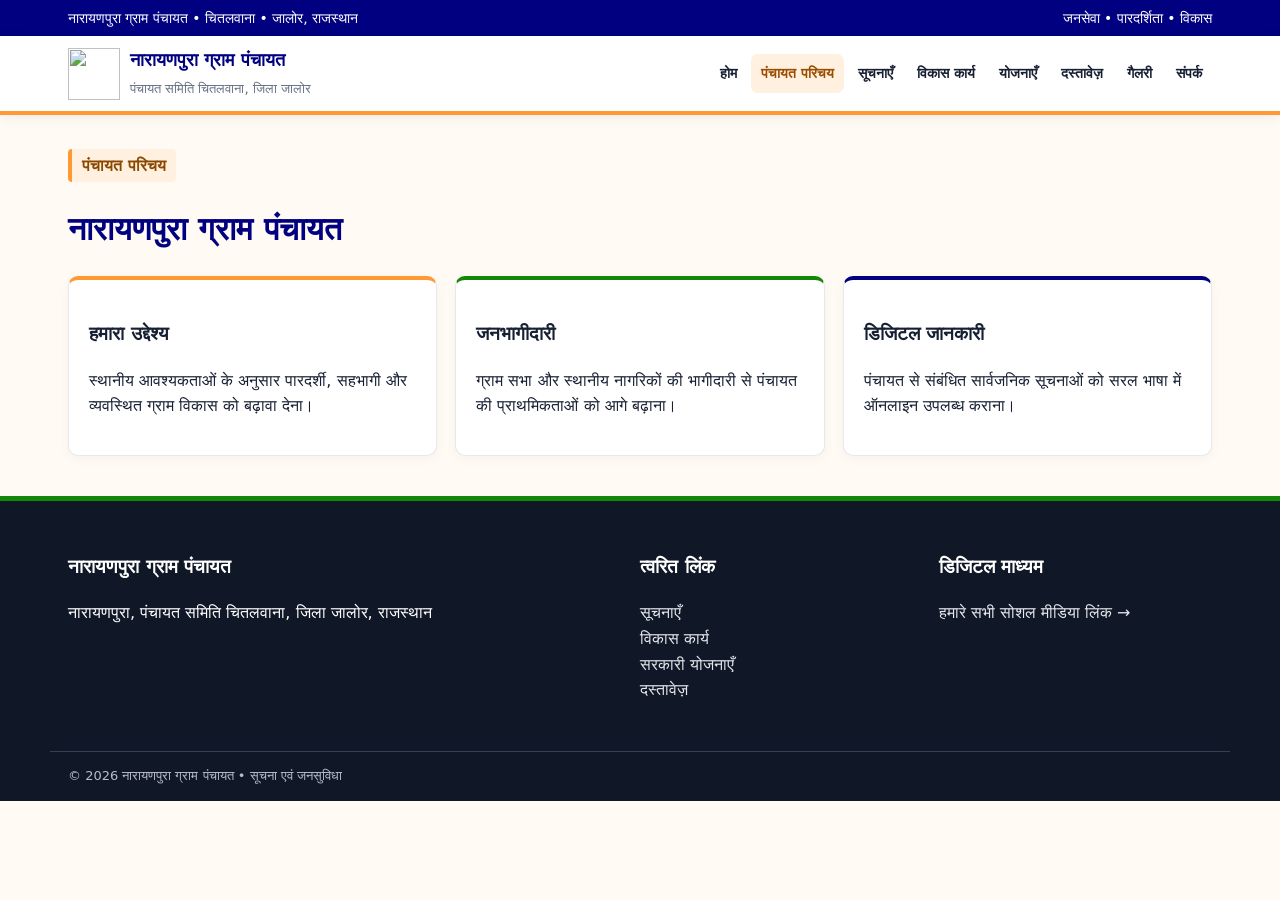
==== about.html @ aa4428a1 "Add files via upload" ====
<!doctype html><html lang="hi"><head><meta charset="utf-8"><meta name="viewport" content="width=device-width,initial-scale=1"><title>पंचायत परिचय | नारायणपुरा ग्राम पंचायत</title><link rel="stylesheet" href="style.css"></head><body><div class="top"><div class="wrap">नारायणपुरा ग्राम पंचायत • चितलवाना • जालोर, राजस्थान <span>जनसेवा • पारदर्शिता • विकास</span></div></div><header><div class="wrap nav"><a class="brand" href="index.html"><img src="assets/logo.svg"><div><b>नारायणपुरा ग्राम पंचायत</b><small>पंचायत समिति चितलवाना, जिला जालोर</small></div></a><nav><a href="index.html">होम</a><a class="active" href="about.html">पंचायत परिचय</a><a href="notices.html">सूचनाएँ</a><a href="development.html">विकास कार्य</a><a href="schemes.html">योजनाएँ</a><a href="documents.html">दस्तावेज़</a><a href="gallery.html">गैलरी</a><a href="contact.html">संपर्क</a></nav></div></header><main><div class="wrap"><span class="tag">पंचायत परिचय</span><h1>नारायणपुरा ग्राम पंचायत</h1><div class="grid"><article class="card"><h3>हमारा उद्देश्य</h3><p>स्थानीय आवश्यकताओं के अनुसार पारदर्शी, सहभागी और व्यवस्थित ग्राम विकास को बढ़ावा देना।</p></article><article class="card green"><h3>जनभागीदारी</h3><p>ग्राम सभा और स्थानीय नागरिकों की भागीदारी से पंचायत की प्राथमिकताओं को आगे बढ़ाना।</p></article><article class="card blue"><h3>डिजिटल जानकारी</h3><p>पंचायत से संबंधित सार्वजनिक सूचनाओं को सरल भाषा में ऑनलाइन उपलब्ध कराना।</p></article></div></div></main><footer><div class="wrap foot"><div><h3>नारायणपुरा ग्राम पंचायत</h3><p>नारायणपुरा, पंचायत समिति चितलवाना, जिला जालोर, राजस्थान</p></div><div><h3>त्वरित लिंक</h3><p><a href="notices.html">सूचनाएँ</a><br><a href="development.html">विकास कार्य</a><br><a href="schemes.html">सरकारी योजनाएँ</a><br><a href="documents.html">दस्तावेज़</a></p></div><div><h3>डिजिटल माध्यम</h3><p><a href="contact.html">हमारे सभी सोशल मीडिया लिंक →</a></p></div></div><div class="wrap copy">© 2026 नारायणपुरा ग्राम पंचायत • सूचना एवं जनसुविधा</div></footer></body></html>
---- style.css ----
:root{--saffron:#ff9933;--green:#138808;--navy:#000080;--ink:#172033;--muted:#667085;--bg:#fffaf3;--card:#fff;--line:#e6e8ec}*{box-sizing:border-box}body{margin:0;font-family:system-ui,-apple-system,"Segoe UI",sans-serif;color:var(--ink);background:var(--bg);line-height:1.6}a{text-decoration:none;color:inherit}.top{background:var(--navy);color:#fff;font-size:14px}.wrap{max-width:1180px;margin:auto;padding:0 18px}.top .wrap{display:flex;justify-content:space-between;padding:7px 18px}header{background:#fff;border-bottom:4px solid var(--saffron);position:sticky;top:0;z-index:10;box-shadow:0 2px 12px #0001}.nav{display:flex;align-items:center;justify-content:space-between;gap:18px;padding:10px 18px}.brand{display:flex;align-items:center;gap:10px}.brand img{width:52px;height:52px}.brand b{display:block;color:var(--navy);font-size:18px}.brand small{color:var(--muted)}nav{display:flex;flex-wrap:wrap;gap:4px;justify-content:flex-end}nav a{padding:8px 10px;border-radius:7px;font-weight:700;font-size:14px}nav a:hover,nav a.active{background:#fff0df;color:#9a4d00}.hero{background:linear-gradient(135deg,#fff 0,#fff7ec 55%,#eef8ec 100%);border-bottom:1px solid var(--line)}.hero .wrap{padding-top:58px;padding-bottom:58px}.tag{display:inline-block;background:#fff0df;color:#8a4800;border-left:4px solid var(--saffron);padding:4px 10px;font-weight:700;border-radius:4px}.hero h1{font-size:clamp(2rem,5vw,3.8rem);line-height:1.08;color:var(--navy);margin:14px 0}.hero p{max-width:780px;font-size:18px;color:#475467}.buttons{display:flex;flex-wrap:wrap;gap:10px;margin-top:22px}.btn{display:inline-block;background:var(--saffron);color:#fff;padding:11px 17px;border-radius:7px;font-weight:800}.btn.green{background:var(--green)}.btn.outline{background:#fff;color:var(--navy);border:1px solid #ccd1e2}main .wrap{padding-top:34px;padding-bottom:40px}h1,h2{color:var(--navy)}.grid{display:grid;grid-template-columns:repeat(3,1fr);gap:18px}.card{background:var(--card);border:1px solid var(--line);border-top:4px solid var(--saffron);border-radius:10px;padding:20px;box-shadow:0 3px 12px #0000000a}.card.green{border-top-color:var(--green)}.card.blue{border-top-color:var(--navy)}.stats{display:grid;grid-template-columns:repeat(4,1fr);gap:12px;margin:25px 0}.stat{background:#fff;border:1px solid var(--line);border-radius:10px;padding:18px;text-align:center}.stat strong{display:block;color:var(--navy);font-size:1.6rem}.social-grid{display:grid;grid-template-columns:repeat(3,1fr);gap:14px;margin-top:20px}.social{display:flex;align-items:center;gap:14px;background:#fff;border:1px solid var(--line);padding:14px 16px;border-radius:12px;transition:.15s}.social:hover{transform:translateY(-2px);box-shadow:0 5px 18px #0001}.social-icon{width:44px;height:44px;flex:0 0 44px;display:grid;place-items:center;border-radius:12px;color:#fff}.social-icon svg{width:25px;height:25px;fill:currentColor}.ig{background:linear-gradient(135deg,#feda75,#d62976 50%,#4f5bd5)}.fb{background:#1877f2}.yt{background:#ff0000}.x{background:#111}.wa{background:#25d366}.mail{background:var(--navy)}.social b{display:block}.social span{font-size:13px;color:var(--muted)}.notice{display:flex;gap:15px;padding:14px 0;border-bottom:1px solid var(--line)}.date{min-width:80px;color:#9a4d00;font-weight:800}.table-wrap{overflow:auto;background:#fff;border:1px solid var(--line);border-radius:10px}table{width:100%;border-collapse:collapse}th,td{padding:12px;border-bottom:1px solid var(--line);text-align:left}th{background:#f5f6fa;color:var(--navy)}footer{background:#101828;color:#fff;border-top:5px solid var(--green)}.foot{display:grid;grid-template-columns:2fr 1fr 1fr;gap:25px;padding:32px 18px}.foot a{color:#e4e7ec}.copy{border-top:1px solid #344054;color:#b7bdc9;padding:14px 18px;font-size:13px}@media(max-width:850px){.grid,.social-grid{grid-template-columns:1fr 1fr}.stats{grid-template-columns:1fr 1fr}.foot{grid-template-columns:1fr 1fr}}@media(max-width:600px){.top .wrap{display:block}.nav{align-items:flex-start;flex-wrap:wrap}.brand small{display:none}nav{width:100%;display:grid;grid-template-columns:repeat(2,1fr)}nav a{text-align:center}.grid,.social-grid,.stats,.foot{grid-template-columns:1fr}.hero .wrap{padding-top:40px;padding-bottom:40px}}
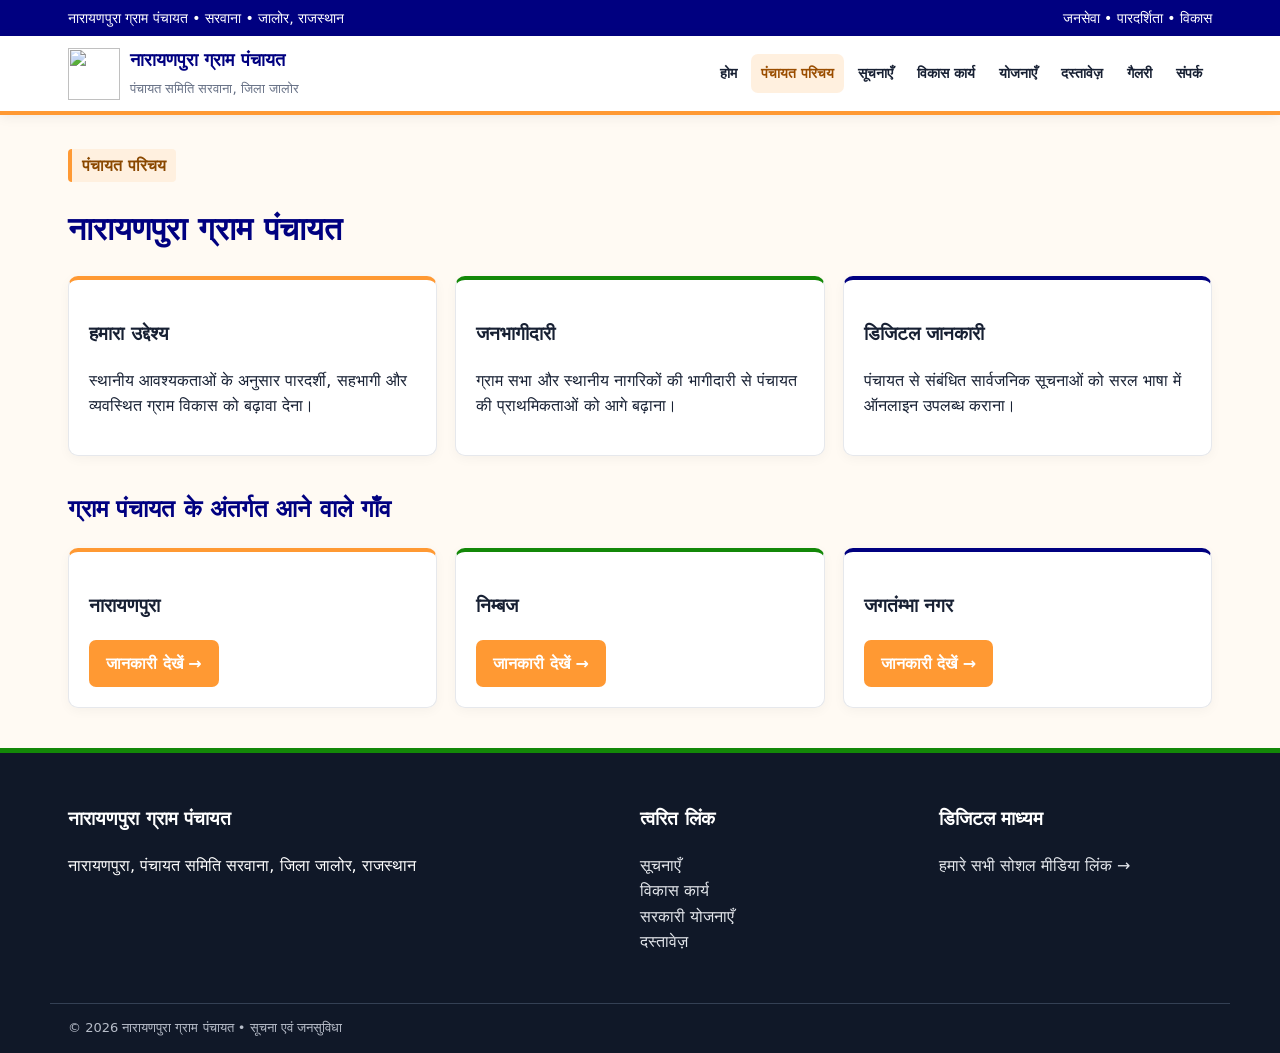
==== commit 474a3384: "Add files via upload" ====
--- a/about.html
+++ b/about.html
@@ -1 +1 @@
-<!doctype html><html lang="hi"><head><meta charset="utf-8"><meta name="viewport" content="width=device-width,initial-scale=1"><title>पंचायत परिचय | नारायणपुरा ग्राम पंचायत</title><link rel="stylesheet" href="style.css"></head><body><div class="top"><div class="wrap">नारायणपुरा ग्राम पंचायत • चितलवाना • जालोर, राजस्थान <span>जनसेवा • पारदर्शिता • विकास</span></div></div><header><div class="wrap nav"><a class="brand" href="index.html"><img src="assets/logo.svg"><div><b>नारायणपुरा ग्राम पंचायत</b><small>पंचायत समिति चितलवाना, जिला जालोर</small></div></a><nav><a href="index.html">होम</a><a class="active" href="about.html">पंचायत परिचय</a><a href="notices.html">सूचनाएँ</a><a href="development.html">विकास कार्य</a><a href="schemes.html">योजनाएँ</a><a href="documents.html">दस्तावेज़</a><a href="gallery.html">गैलरी</a><a href="contact.html">संपर्क</a></nav></div></header><main><div class="wrap"><span class="tag">पंचायत परिचय</span><h1>नारायणपुरा ग्राम पंचायत</h1><div class="grid"><article class="card"><h3>हमारा उद्देश्य</h3><p>स्थानीय आवश्यकताओं के अनुसार पारदर्शी, सहभागी और व्यवस्थित ग्राम विकास को बढ़ावा देना।</p></article><article class="card green"><h3>जनभागीदारी</h3><p>ग्राम सभा और स्थानीय नागरिकों की भागीदारी से पंचायत की प्राथमिकताओं को आगे बढ़ाना।</p></article><article class="card blue"><h3>डिजिटल जानकारी</h3><p>पंचायत से संबंधित सार्वजनिक सूचनाओं को सरल भाषा में ऑनलाइन उपलब्ध कराना।</p></article></div></div></main><footer><div class="wrap foot"><div><h3>नारायणपुरा ग्राम पंचायत</h3><p>नारायणपुरा, पंचायत समिति चितलवाना, जिला जालोर, राजस्थान</p></div><div><h3>त्वरित लिंक</h3><p><a href="notices.html">सूचनाएँ</a><br><a href="development.html">विकास कार्य</a><br><a href="schemes.html">सरकारी योजनाएँ</a><br><a href="documents.html">दस्तावेज़</a></p></div><div><h3>डिजिटल माध्यम</h3><p><a href="contact.html">हमारे सभी सोशल मीडिया लिंक →</a></p></div></div><div class="wrap copy">© 2026 नारायणपुरा ग्राम पंचायत • सूचना एवं जनसुविधा</div></footer></body></html>+<!doctype html><html lang="hi"><head><meta charset="utf-8"><meta name="viewport" content="width=device-width,initial-scale=1"><title>पंचायत परिचय | नारायणपुरा ग्राम पंचायत</title><link rel="stylesheet" href="style.css"></head><body><div class="top"><div class="wrap">नारायणपुरा ग्राम पंचायत • सरवाना • जालोर, राजस्थान <span>जनसेवा • पारदर्शिता • विकास</span></div></div><header><div class="wrap nav"><a class="brand" href="index.html"><img src="assets/logo.svg"><div><b>नारायणपुरा ग्राम पंचायत</b><small>पंचायत समिति सरवाना, जिला जालोर</small></div></a><nav><a href="index.html">होम</a><a class="active" href="about.html">पंचायत परिचय</a><a href="notices.html">सूचनाएँ</a><a href="development.html">विकास कार्य</a><a href="schemes.html">योजनाएँ</a><a href="documents.html">दस्तावेज़</a><a href="gallery.html">गैलरी</a><a href="contact.html">संपर्क</a></nav></div></header><main><div class="wrap"><span class="tag">पंचायत परिचय</span><h1>नारायणपुरा ग्राम पंचायत</h1><div class="grid"><article class="card"><h3>हमारा उद्देश्य</h3><p>स्थानीय आवश्यकताओं के अनुसार पारदर्शी, सहभागी और व्यवस्थित ग्राम विकास को बढ़ावा देना।</p></article><article class="card green"><h3>जनभागीदारी</h3><p>ग्राम सभा और स्थानीय नागरिकों की भागीदारी से पंचायत की प्राथमिकताओं को आगे बढ़ाना।</p></article><article class="card blue"><h3>डिजिटल जानकारी</h3><p>पंचायत से संबंधित सार्वजनिक सूचनाओं को सरल भाषा में ऑनलाइन उपलब्ध कराना।</p></article></div><h2 style="margin-top:34px">ग्राम पंचायत के अंतर्गत आने वाले गाँव</h2><div class="grid"><article class="card"><h3>नारायणपुरा</h3><p style="margin:0"><a class="btn" href="narayanpura.html">जानकारी देखें →</a></p></article><article class="card green"><h3>निम्बज</h3><p style="margin:0"><a class="btn" href="nimbaj.html">जानकारी देखें →</a></p></article><article class="card blue"><h3>जगतंम्भा नगर</h3><p style="margin:0"><a class="btn" href="jagtambha.html">जानकारी देखें →</a></p></article></div></div></main><footer><div class="wrap foot"><div><h3>नारायणपुरा ग्राम पंचायत</h3><p>नारायणपुरा, पंचायत समिति सरवाना, जिला जालोर, राजस्थान</p></div><div><h3>त्वरित लिंक</h3><p><a href="notices.html">सूचनाएँ</a><br><a href="development.html">विकास कार्य</a><br><a href="schemes.html">सरकारी योजनाएँ</a><br><a href="documents.html">दस्तावेज़</a></p></div><div><h3>डिजिटल माध्यम</h3><p><a href="contact.html">हमारे सभी सोशल मीडिया लिंक →</a></p></div></div><div class="wrap copy">© 2026 नारायणपुरा ग्राम पंचायत • सूचना एवं जनसुविधा</div></footer></body></html>
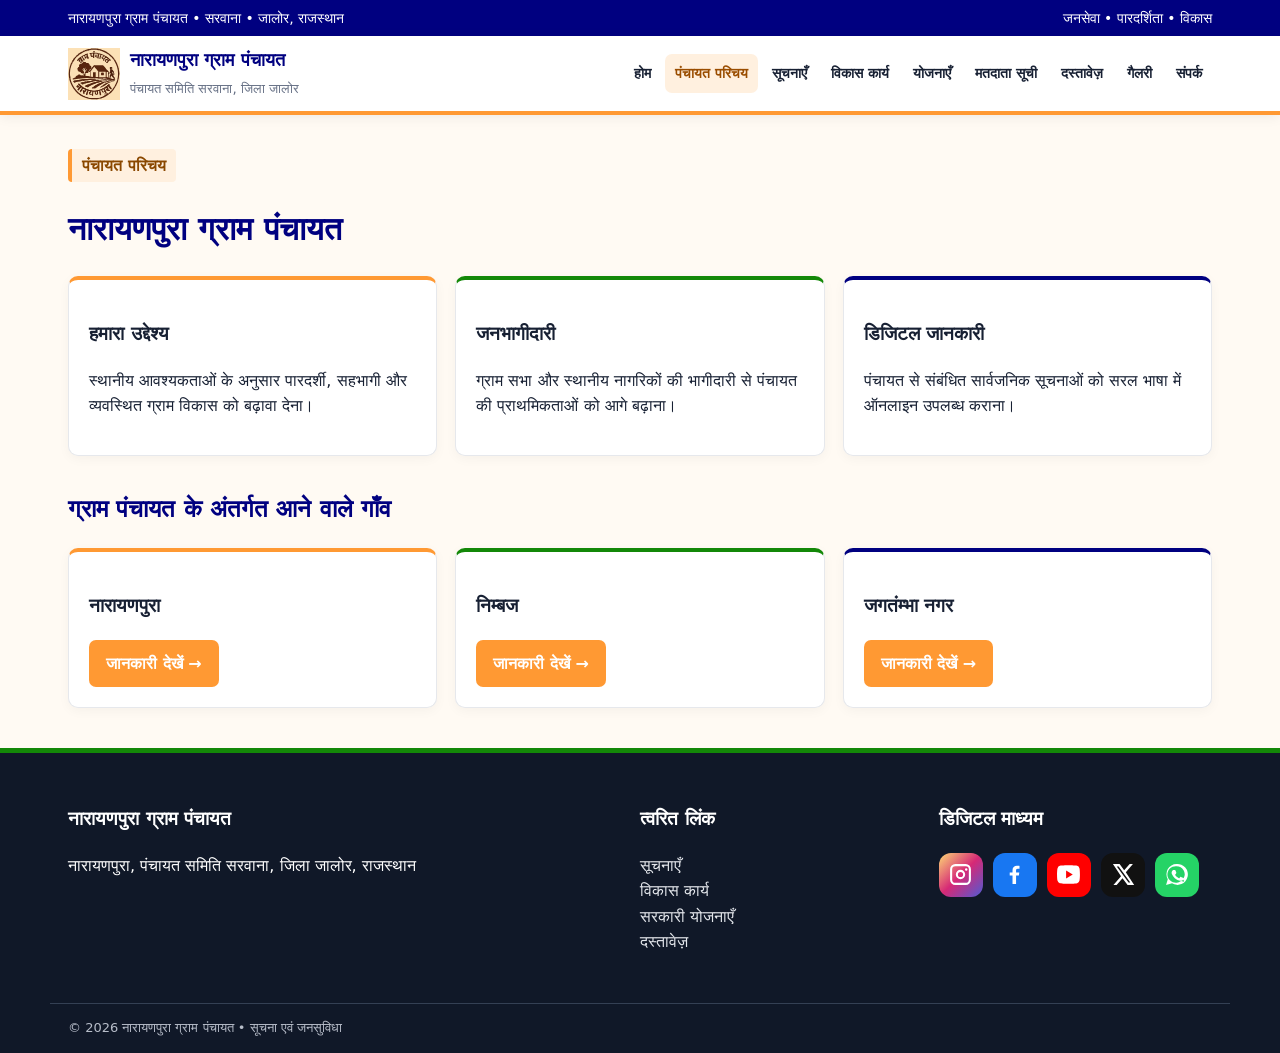
==== commit 49cfc942: "Add files via upload" ====
--- a/about.html
+++ b/about.html
@@ -1 +1 @@
-<!doctype html><html lang="hi"><head><meta charset="utf-8"><meta name="viewport" content="width=device-width,initial-scale=1"><title>पंचायत परिचय | नारायणपुरा ग्राम पंचायत</title><link rel="stylesheet" href="style.css"></head><body><div class="top"><div class="wrap">नारायणपुरा ग्राम पंचायत • सरवाना • जालोर, राजस्थान <span>जनसेवा • पारदर्शिता • विकास</span></div></div><header><div class="wrap nav"><a class="brand" href="index.html"><img src="assets/logo.svg"><div><b>नारायणपुरा ग्राम पंचायत</b><small>पंचायत समिति सरवाना, जिला जालोर</small></div></a><nav><a href="index.html">होम</a><a class="active" href="about.html">पंचायत परिचय</a><a href="notices.html">सूचनाएँ</a><a href="development.html">विकास कार्य</a><a href="schemes.html">योजनाएँ</a><a href="documents.html">दस्तावेज़</a><a href="gallery.html">गैलरी</a><a href="contact.html">संपर्क</a></nav></div></header><main><div class="wrap"><span class="tag">पंचायत परिचय</span><h1>नारायणपुरा ग्राम पंचायत</h1><div class="grid"><article class="card"><h3>हमारा उद्देश्य</h3><p>स्थानीय आवश्यकताओं के अनुसार पारदर्शी, सहभागी और व्यवस्थित ग्राम विकास को बढ़ावा देना।</p></article><article class="card green"><h3>जनभागीदारी</h3><p>ग्राम सभा और स्थानीय नागरिकों की भागीदारी से पंचायत की प्राथमिकताओं को आगे बढ़ाना।</p></article><article class="card blue"><h3>डिजिटल जानकारी</h3><p>पंचायत से संबंधित सार्वजनिक सूचनाओं को सरल भाषा में ऑनलाइन उपलब्ध कराना।</p></article></div><h2 style="margin-top:34px">ग्राम पंचायत के अंतर्गत आने वाले गाँव</h2><div class="grid"><article class="card"><h3>नारायणपुरा</h3><p style="margin:0"><a class="btn" href="narayanpura.html">जानकारी देखें →</a></p></article><article class="card green"><h3>निम्बज</h3><p style="margin:0"><a class="btn" href="nimbaj.html">जानकारी देखें →</a></p></article><article class="card blue"><h3>जगतंम्भा नगर</h3><p style="margin:0"><a class="btn" href="jagtambha.html">जानकारी देखें →</a></p></article></div></div></main><footer><div class="wrap foot"><div><h3>नारायणपुरा ग्राम पंचायत</h3><p>नारायणपुरा, पंचायत समिति सरवाना, जिला जालोर, राजस्थान</p></div><div><h3>त्वरित लिंक</h3><p><a href="notices.html">सूचनाएँ</a><br><a href="development.html">विकास कार्य</a><br><a href="schemes.html">सरकारी योजनाएँ</a><br><a href="documents.html">दस्तावेज़</a></p></div><div><h3>डिजिटल माध्यम</h3><p><a href="contact.html">हमारे सभी सोशल मीडिया लिंक →</a></p></div></div><div class="wrap copy">© 2026 नारायणपुरा ग्राम पंचायत • सूचना एवं जनसुविधा</div></footer></body></html>+<!doctype html><html lang="hi"><head><meta charset="utf-8"><meta name="viewport" content="width=device-width,initial-scale=1"><title>पंचायत परिचय | नारायणपुरा ग्राम पंचायत</title><link rel="stylesheet" href="style.css"></head><body><div class="top"><div class="wrap">नारायणपुरा ग्राम पंचायत • सरवाना • जालोर, राजस्थान <span>जनसेवा • पारदर्शिता • विकास</span></div></div><header><div class="wrap nav"><a class="brand" href="index.html"><img src="assets/logo.svg"><div><b>नारायणपुरा ग्राम पंचायत</b><small>पंचायत समिति सरवाना, जिला जालोर</small></div></a><nav><a href="index.html">होम</a><a class="active" href="about.html">पंचायत परिचय</a><a href="notices.html">सूचनाएँ</a><a href="development.html">विकास कार्य</a><a href="schemes.html">योजनाएँ</a><a href="voters.html">मतदाता सूची</a><a href="documents.html">दस्तावेज़</a><a href="gallery.html">गैलरी</a><a href="contact.html">संपर्क</a></nav></div></header><main><div class="wrap"><span class="tag">पंचायत परिचय</span><h1>नारायणपुरा ग्राम पंचायत</h1><div class="grid"><article class="card"><h3>हमारा उद्देश्य</h3><p>स्थानीय आवश्यकताओं के अनुसार पारदर्शी, सहभागी और व्यवस्थित ग्राम विकास को बढ़ावा देना।</p></article><article class="card green"><h3>जनभागीदारी</h3><p>ग्राम सभा और स्थानीय नागरिकों की भागीदारी से पंचायत की प्राथमिकताओं को आगे बढ़ाना।</p></article><article class="card blue"><h3>डिजिटल जानकारी</h3><p>पंचायत से संबंधित सार्वजनिक सूचनाओं को सरल भाषा में ऑनलाइन उपलब्ध कराना।</p></article></div><h2 style="margin-top:34px">ग्राम पंचायत के अंतर्गत आने वाले गाँव</h2><div class="grid"><article class="card"><h3>नारायणपुरा</h3><p style="margin:0"><a class="btn" href="narayanpura.html">जानकारी देखें →</a></p></article><article class="card green"><h3>निम्बज</h3><p style="margin:0"><a class="btn" href="nimbaj.html">जानकारी देखें →</a></p></article><article class="card blue"><h3>जगतंम्भा नगर</h3><p style="margin:0"><a class="btn" href="jagtambha.html">जानकारी देखें →</a></p></article></div></div></main><footer><div class="wrap foot"><div><h3>नारायणपुरा ग्राम पंचायत</h3><p>नारायणपुरा, पंचायत समिति सरवाना, जिला जालोर, राजस्थान</p></div><div><h3>त्वरित लिंक</h3><p><a href="notices.html">सूचनाएँ</a><br><a href="development.html">विकास कार्य</a><br><a href="schemes.html">सरकारी योजनाएँ</a><br><a href="documents.html">दस्तावेज़</a></p></div><div><h3>डिजिटल माध्यम</h3><p class="socs"><a target="_blank" rel="noopener" href="https://www.instagram.com/narayanpuragrampanchayat" aria-label="Instagram" title="Instagram"><span class="social-icon ig"><svg viewBox="0 0 24 24"><path d="M7 2h10a5 5 0 0 1 5 5v10a5 5 0 0 1-5 5H7a5 5 0 0 1-5-5V7a5 5 0 0 1 5-5zm0 2a3 3 0 0 0-3 3v10a3 3 0 0 0 3 3h10a3 3 0 0 0 3-3V7a3 3 0 0 0-3-3H7zm5 3.5A4.5 4.5 0 1 1 7.5 12 4.5 4.5 0 0 1 12 7.5zm0 2A2.5 2.5 0 1 0 14.5 12 2.5 2.5 0 0 0 12 9.5zM17.5 6a1.2 1.2 0 1 1-1.2 1.2A1.2 1.2 0 0 1 17.5 6z"/></svg></span></a><a target="_blank" rel="noopener" href="https://www.facebook.com/share/19otkbt3re/?mibextid=wwXIfr" aria-label="Facebook" title="Facebook"><span class="social-icon fb"><svg viewBox="0 0 24 24"><path d="M13.5 21v-8h2.7l.4-3h-3.1V8.1c0-.9.3-1.6 1.7-1.6h1.6V3.8c-.3 0-1.3-.1-2.5-.1-2.5 0-4.2 1.5-4.2 4.3V10H7.4v3h2.7v8h3.4z"/></svg></span></a><a target="_blank" rel="noopener" href="https://www.youtube.com/@NarayanpuraGramPanchayat" aria-label="YouTube" title="YouTube"><span class="social-icon yt"><svg viewBox="0 0 24 24"><path d="M23 12s0-4.2-.5-6.1a3.2 3.2 0 0 0-2.2-2.2C18.4 3.2 12 3.2 12 3.2s-6.4 0-8.3.5a3.2 3.2 0 0 0-2.2 2.2C1 7.8 1 12 1 12s0 4.2.5 6.1a3.2 3.2 0 0 0 2.2 2.2c1.9.5 8.3.5 8.3.5s6.4 0 8.3-.5a3.2 3.2 0 0 0 2.2-2.2C23 16.2 23 12 23 12zM9.7 15.8V8.2l6.4 3.8-6.4 3.8z"/></svg></span></a><a target="_blank" rel="noopener" href="https://x.com/narayanpura_gp?s=11" aria-label="X" title="X"><span class="social-icon x"><svg viewBox="0 0 24 24"><path d="M18.9 2H22l-6.8 7.8L23.2 22h-6.3l-4.9-6.4L6.4 22H3.3l7.3-8.4L2.8 2h6.4l4.4 5.8L18.9 2zm-1.1 17.6h1.7L8.3 4.3H6.5l11.3 15.3z"/></svg></span></a><a target="_blank" rel="noopener" href="https://whatsapp.com/channel/0029Vb8SCxqISTkEJewlJR1P" aria-label="WhatsApp" title="WhatsApp"><span class="social-icon wa"><svg viewBox="0 0 24 24"><path d="M12 2a9.7 9.7 0 0 0-8.4 14.5L2 22l5.7-1.5A10 10 0 1 0 12 2zm0 2a7.8 7.8 0 0 1 6.8 11.7l-.3.5.8 2.8-2.9-.8-.5.3A8 8 0 1 1 12 4zm-3 3.7c-.2 0-.5.1-.7.4-.3.3-1 1-1 2.2s1 2.5 1.2 2.8c.2.3 2 3.2 5 4.3 2.5.9 3 .7 3.5.6.5-.1 1.5-.6 1.7-1.2.2-.6.2-1.1.1-1.2-.1-.1-.3-.2-.7-.4l-1.8-.9c-.3-.1-.5-.2-.7.2l-.7.9c-.2.2-.3.2-.6.1-.3-.2-1.1-.4-2.1-1.3-.8-.7-1.3-1.6-1.4-1.8-.1-.3 0-.4.2-.6l.5-.6c.2-.2.2-.4.3-.6.1-.2 0-.4 0-.5l-.8-1.9c-.2-.5-.4-.5-.7-.5z"/></svg></span></a></p></div></div><div class="wrap copy">© 2026 नारायणपुरा ग्राम पंचायत • सूचना एवं जनसुविधा</div></footer></body></html>
--- a/style.css
+++ b/style.css
@@ -1 +1,3 @@
 :root{--saffron:#ff9933;--green:#138808;--navy:#000080;--ink:#172033;--muted:#667085;--bg:#fffaf3;--card:#fff;--line:#e6e8ec}*{box-sizing:border-box}body{margin:0;font-family:system-ui,-apple-system,"Segoe UI",sans-serif;color:var(--ink);background:var(--bg);line-height:1.6}a{text-decoration:none;color:inherit}.top{background:var(--navy);color:#fff;font-size:14px}.wrap{max-width:1180px;margin:auto;padding:0 18px}.top .wrap{display:flex;justify-content:space-between;padding:7px 18px}header{background:#fff;border-bottom:4px solid var(--saffron);position:sticky;top:0;z-index:10;box-shadow:0 2px 12px #0001}.nav{display:flex;align-items:center;justify-content:space-between;gap:18px;padding:10px 18px}.brand{display:flex;align-items:center;gap:10px}.brand img{width:52px;height:52px}.brand b{display:block;color:var(--navy);font-size:18px}.brand small{color:var(--muted)}nav{display:flex;flex-wrap:wrap;gap:4px;justify-content:flex-end}nav a{padding:8px 10px;border-radius:7px;font-weight:700;font-size:14px}nav a:hover,nav a.active{background:#fff0df;color:#9a4d00}.hero{background:linear-gradient(135deg,#fff 0,#fff7ec 55%,#eef8ec 100%);border-bottom:1px solid var(--line)}.hero .wrap{padding-top:58px;padding-bottom:58px}.tag{display:inline-block;background:#fff0df;color:#8a4800;border-left:4px solid var(--saffron);padding:4px 10px;font-weight:700;border-radius:4px}.hero h1{font-size:clamp(2rem,5vw,3.8rem);line-height:1.08;color:var(--navy);margin:14px 0}.hero p{max-width:780px;font-size:18px;color:#475467}.buttons{display:flex;flex-wrap:wrap;gap:10px;margin-top:22px}.btn{display:inline-block;background:var(--saffron);color:#fff;padding:11px 17px;border-radius:7px;font-weight:800}.btn.green{background:var(--green)}.btn.outline{background:#fff;color:var(--navy);border:1px solid #ccd1e2}main .wrap{padding-top:34px;padding-bottom:40px}h1,h2{color:var(--navy)}.grid{display:grid;grid-template-columns:repeat(3,1fr);gap:18px}.card{background:var(--card);border:1px solid var(--line);border-top:4px solid var(--saffron);border-radius:10px;padding:20px;box-shadow:0 3px 12px #0000000a}.card.green{border-top-color:var(--green)}.card.blue{border-top-color:var(--navy)}.stats{display:grid;grid-template-columns:repeat(4,1fr);gap:12px;margin:25px 0}.stat{background:#fff;border:1px solid var(--line);border-radius:10px;padding:18px;text-align:center}.stat strong{display:block;color:var(--navy);font-size:1.6rem}.social-grid{display:grid;grid-template-columns:repeat(3,1fr);gap:14px;margin-top:20px}.social{display:flex;align-items:center;gap:14px;background:#fff;border:1px solid var(--line);padding:14px 16px;border-radius:12px;transition:.15s}.social:hover{transform:translateY(-2px);box-shadow:0 5px 18px #0001}.social-icon{width:44px;height:44px;flex:0 0 44px;display:grid;place-items:center;border-radius:12px;color:#fff}.social-icon svg{width:25px;height:25px;fill:currentColor}.ig{background:linear-gradient(135deg,#feda75,#d62976 50%,#4f5bd5)}.fb{background:#1877f2}.yt{background:#ff0000}.x{background:#111}.wa{background:#25d366}.mail{background:var(--navy)}.social b{display:block}.social span{font-size:13px;color:var(--muted)}.notice{display:flex;gap:15px;padding:14px 0;border-bottom:1px solid var(--line)}.date{min-width:80px;color:#9a4d00;font-weight:800}.table-wrap{overflow:auto;background:#fff;border:1px solid var(--line);border-radius:10px}table{width:100%;border-collapse:collapse}th,td{padding:12px;border-bottom:1px solid var(--line);text-align:left}th{background:#f5f6fa;color:var(--navy)}footer{background:#101828;color:#fff;border-top:5px solid var(--green)}.foot{display:grid;grid-template-columns:2fr 1fr 1fr;gap:25px;padding:32px 18px}.foot a{color:#e4e7ec}.copy{border-top:1px solid #344054;color:#b7bdc9;padding:14px 18px;font-size:13px}@media(max-width:850px){.grid,.social-grid{grid-template-columns:1fr 1fr}.stats{grid-template-columns:1fr 1fr}.foot{grid-template-columns:1fr 1fr}}@media(max-width:600px){.top .wrap{display:block}.nav{align-items:flex-start;flex-wrap:wrap}.brand small{display:none}nav{width:100%;display:grid;grid-template-columns:repeat(2,1fr)}nav a{text-align:center}.grid,.social-grid,.stats,.foot{grid-template-columns:1fr}.hero .wrap{padding-top:40px;padding-bottom:40px}}
+
+.socs{display:flex;flex-wrap:wrap;gap:10px;margin:10px 0 0}.socs a{display:inline-block;line-height:0;transition:transform .15s}.socs a:hover{transform:scale(1.1)}.vt th,.vt td{text-align:center}.vt th:first-child,.vt td:first-child{text-align:left}.vt tr.tot td{font-weight:800;background:#fff0df}.vbar{display:flex;height:14px;border-radius:7px;overflow:hidden;margin:14px 0 6px}.vbar i{display:block}.vleg{font-size:14px;color:var(--muted)}.vnote{background:#fff8e1;border-left:4px solid var(--saffron);padding:12px 14px;border-radius:6px;margin:20px 0;color:#5a4300;font-size:14px}
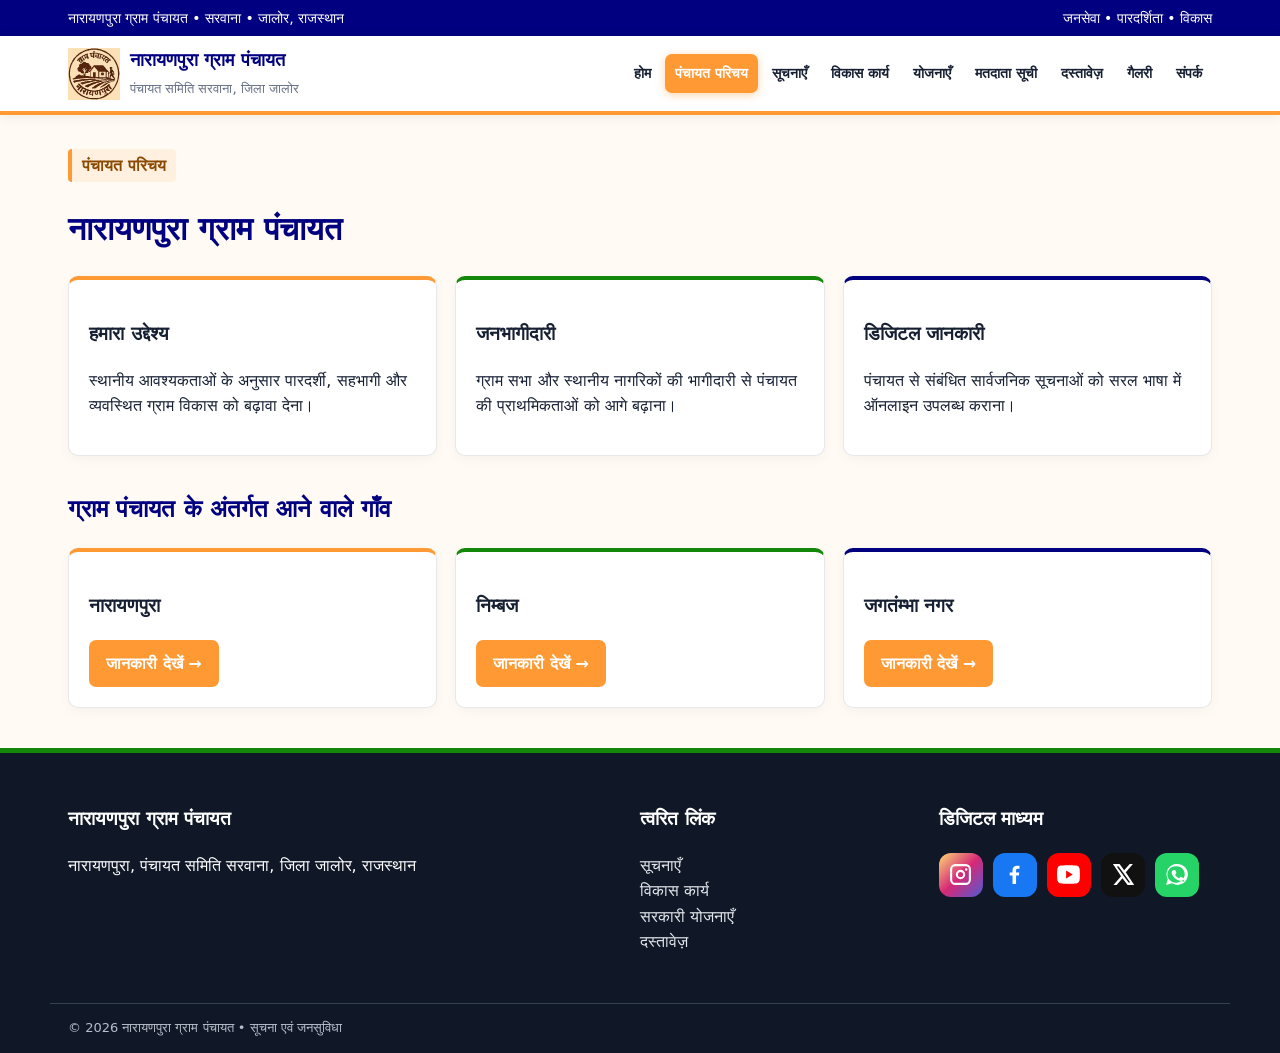
==== commit 30df2f7a: "Add files via upload" ====
--- a/about.html
+++ b/about.html
@@ -1 +1 @@
-<!doctype html><html lang="hi"><head><meta charset="utf-8"><meta name="viewport" content="width=device-width,initial-scale=1"><title>पंचायत परिचय | नारायणपुरा ग्राम पंचायत</title><link rel="stylesheet" href="style.css"></head><body><div class="top"><div class="wrap">नारायणपुरा ग्राम पंचायत • सरवाना • जालोर, राजस्थान <span>जनसेवा • पारदर्शिता • विकास</span></div></div><header><div class="wrap nav"><a class="brand" href="index.html"><img src="assets/logo.svg"><div><b>नारायणपुरा ग्राम पंचायत</b><small>पंचायत समिति सरवाना, जिला जालोर</small></div></a><nav><a href="index.html">होम</a><a class="active" href="about.html">पंचायत परिचय</a><a href="notices.html">सूचनाएँ</a><a href="development.html">विकास कार्य</a><a href="schemes.html">योजनाएँ</a><a href="voters.html">मतदाता सूची</a><a href="documents.html">दस्तावेज़</a><a href="gallery.html">गैलरी</a><a href="contact.html">संपर्क</a></nav></div></header><main><div class="wrap"><span class="tag">पंचायत परिचय</span><h1>नारायणपुरा ग्राम पंचायत</h1><div class="grid"><article class="card"><h3>हमारा उद्देश्य</h3><p>स्थानीय आवश्यकताओं के अनुसार पारदर्शी, सहभागी और व्यवस्थित ग्राम विकास को बढ़ावा देना।</p></article><article class="card green"><h3>जनभागीदारी</h3><p>ग्राम सभा और स्थानीय नागरिकों की भागीदारी से पंचायत की प्राथमिकताओं को आगे बढ़ाना।</p></article><article class="card blue"><h3>डिजिटल जानकारी</h3><p>पंचायत से संबंधित सार्वजनिक सूचनाओं को सरल भाषा में ऑनलाइन उपलब्ध कराना।</p></article></div><h2 style="margin-top:34px">ग्राम पंचायत के अंतर्गत आने वाले गाँव</h2><div class="grid"><article class="card"><h3>नारायणपुरा</h3><p style="margin:0"><a class="btn" href="narayanpura.html">जानकारी देखें →</a></p></article><article class="card green"><h3>निम्बज</h3><p style="margin:0"><a class="btn" href="nimbaj.html">जानकारी देखें →</a></p></article><article class="card blue"><h3>जगतंम्भा नगर</h3><p style="margin:0"><a class="btn" href="jagtambha.html">जानकारी देखें →</a></p></article></div></div></main><footer><div class="wrap foot"><div><h3>नारायणपुरा ग्राम पंचायत</h3><p>नारायणपुरा, पंचायत समिति सरवाना, जिला जालोर, राजस्थान</p></div><div><h3>त्वरित लिंक</h3><p><a href="notices.html">सूचनाएँ</a><br><a href="development.html">विकास कार्य</a><br><a href="schemes.html">सरकारी योजनाएँ</a><br><a href="documents.html">दस्तावेज़</a></p></div><div><h3>डिजिटल माध्यम</h3><p class="socs"><a target="_blank" rel="noopener" href="https://www.instagram.com/narayanpuragrampanchayat" aria-label="Instagram" title="Instagram"><span class="social-icon ig"><svg viewBox="0 0 24 24"><path d="M7 2h10a5 5 0 0 1 5 5v10a5 5 0 0 1-5 5H7a5 5 0 0 1-5-5V7a5 5 0 0 1 5-5zm0 2a3 3 0 0 0-3 3v10a3 3 0 0 0 3 3h10a3 3 0 0 0 3-3V7a3 3 0 0 0-3-3H7zm5 3.5A4.5 4.5 0 1 1 7.5 12 4.5 4.5 0 0 1 12 7.5zm0 2A2.5 2.5 0 1 0 14.5 12 2.5 2.5 0 0 0 12 9.5zM17.5 6a1.2 1.2 0 1 1-1.2 1.2A1.2 1.2 0 0 1 17.5 6z"/></svg></span></a><a target="_blank" rel="noopener" href="https://www.facebook.com/share/19otkbt3re/?mibextid=wwXIfr" aria-label="Facebook" title="Facebook"><span class="social-icon fb"><svg viewBox="0 0 24 24"><path d="M13.5 21v-8h2.7l.4-3h-3.1V8.1c0-.9.3-1.6 1.7-1.6h1.6V3.8c-.3 0-1.3-.1-2.5-.1-2.5 0-4.2 1.5-4.2 4.3V10H7.4v3h2.7v8h3.4z"/></svg></span></a><a target="_blank" rel="noopener" href="https://www.youtube.com/@NarayanpuraGramPanchayat" aria-label="YouTube" title="YouTube"><span class="social-icon yt"><svg viewBox="0 0 24 24"><path d="M23 12s0-4.2-.5-6.1a3.2 3.2 0 0 0-2.2-2.2C18.4 3.2 12 3.2 12 3.2s-6.4 0-8.3.5a3.2 3.2 0 0 0-2.2 2.2C1 7.8 1 12 1 12s0 4.2.5 6.1a3.2 3.2 0 0 0 2.2 2.2c1.9.5 8.3.5 8.3.5s6.4 0 8.3-.5a3.2 3.2 0 0 0 2.2-2.2C23 16.2 23 12 23 12zM9.7 15.8V8.2l6.4 3.8-6.4 3.8z"/></svg></span></a><a target="_blank" rel="noopener" href="https://x.com/narayanpura_gp?s=11" aria-label="X" title="X"><span class="social-icon x"><svg viewBox="0 0 24 24"><path d="M18.9 2H22l-6.8 7.8L23.2 22h-6.3l-4.9-6.4L6.4 22H3.3l7.3-8.4L2.8 2h6.4l4.4 5.8L18.9 2zm-1.1 17.6h1.7L8.3 4.3H6.5l11.3 15.3z"/></svg></span></a><a target="_blank" rel="noopener" href="https://whatsapp.com/channel/0029Vb8SCxqISTkEJewlJR1P" aria-label="WhatsApp" title="WhatsApp"><span class="social-icon wa"><svg viewBox="0 0 24 24"><path d="M12 2a9.7 9.7 0 0 0-8.4 14.5L2 22l5.7-1.5A10 10 0 1 0 12 2zm0 2a7.8 7.8 0 0 1 6.8 11.7l-.3.5.8 2.8-2.9-.8-.5.3A8 8 0 1 1 12 4zm-3 3.7c-.2 0-.5.1-.7.4-.3.3-1 1-1 2.2s1 2.5 1.2 2.8c.2.3 2 3.2 5 4.3 2.5.9 3 .7 3.5.6.5-.1 1.5-.6 1.7-1.2.2-.6.2-1.1.1-1.2-.1-.1-.3-.2-.7-.4l-1.8-.9c-.3-.1-.5-.2-.7.2l-.7.9c-.2.2-.3.2-.6.1-.3-.2-1.1-.4-2.1-1.3-.8-.7-1.3-1.6-1.4-1.8-.1-.3 0-.4.2-.6l.5-.6c.2-.2.2-.4.3-.6.1-.2 0-.4 0-.5l-.8-1.9c-.2-.5-.4-.5-.7-.5z"/></svg></span></a></p></div></div><div class="wrap copy">© 2026 नारायणपुरा ग्राम पंचायत • सूचना एवं जनसुविधा</div></footer></body></html>+<!doctype html><html lang="hi"><head><meta charset="utf-8"><meta name="viewport" content="width=device-width,initial-scale=1"><title>पंचायत परिचय | नारायणपुरा ग्राम पंचायत</title><meta name="description" content="नारायणपुरा ग्राम पंचायत का परिचय, उद्देश्य और पंचायत के अंतर्गत आने वाले गाँव: नारायणपुरा, निम्बज और जगदम्बा नगर।"><meta name="theme-color" content="#000080"><link rel="icon" type="image/png" href="assets/favicon.png"><link rel="apple-touch-icon" href="assets/favicon.png"><meta property="og:url" content="https://narayanpuragrampanchayat.github.io/narayanpura-gram-panchayat/about.html"><meta property="og:image" content="https://narayanpuragrampanchayat.github.io/narayanpura-gram-panchayat/assets/og-image.jpg"><meta property="og:image:width" content="1200"><meta property="og:image:height" content="630"><meta property="og:image:alt" content="नारायणपुरा ग्राम पंचायत का लोगो"><meta name="twitter:card" content="summary_large_image"><meta property="og:type" content="website"><meta property="og:locale" content="hi_IN"><meta property="og:site_name" content="नारायणपुरा ग्राम पंचायत"><meta property="og:title" content="पंचायत परिचय | नारायणपुरा ग्राम पंचायत"><meta property="og:description" content="नारायणपुरा ग्राम पंचायत का परिचय, उद्देश्य और पंचायत के अंतर्गत आने वाले गाँव: नारायणपुरा, निम्बज और जगदम्बा नगर।"><link rel="stylesheet" href="style.css"></head><body><div class="top"><div class="wrap">नारायणपुरा ग्राम पंचायत • सरवाना • जालोर, राजस्थान <span>जनसेवा • पारदर्शिता • विकास</span></div></div><header><div class="wrap nav"><a class="brand" href="index.html"><img src="assets/logo.svg" alt="नारायणपुरा ग्राम पंचायत का लोगो"><div><b>नारायणपुरा ग्राम पंचायत</b><small>पंचायत समिति सरवाना, जिला जालोर</small></div></a><nav><a href="index.html">होम</a><a class="active" href="about.html">पंचायत परिचय</a><a href="notices.html">सूचनाएँ</a><a href="development.html">विकास कार्य</a><a href="schemes.html">योजनाएँ</a><a href="voters.html">मतदाता सूची</a><a href="documents.html">दस्तावेज़</a><a href="gallery.html">गैलरी</a><a href="contact.html">संपर्क</a></nav></div></header><main><div class="wrap"><span class="tag">पंचायत परिचय</span><h1>नारायणपुरा ग्राम पंचायत</h1><div class="grid"><article class="card"><h3>हमारा उद्देश्य</h3><p>स्थानीय आवश्यकताओं के अनुसार पारदर्शी, सहभागी और व्यवस्थित ग्राम विकास को बढ़ावा देना।</p></article><article class="card green"><h3>जनभागीदारी</h3><p>ग्राम सभा और स्थानीय नागरिकों की भागीदारी से पंचायत की प्राथमिकताओं को आगे बढ़ाना।</p></article><article class="card blue"><h3>डिजिटल जानकारी</h3><p>पंचायत से संबंधित सार्वजनिक सूचनाओं को सरल भाषा में ऑनलाइन उपलब्ध कराना।</p></article></div><h2 style="margin-top:34px">ग्राम पंचायत के अंतर्गत आने वाले गाँव</h2><div class="grid"><article class="card"><h3>नारायणपुरा</h3><p style="margin:0"><a class="btn" href="narayanpura.html">जानकारी देखें →</a></p></article><article class="card green"><h3>निम्बज</h3><p style="margin:0"><a class="btn" href="nimbaj.html">जानकारी देखें →</a></p></article><article class="card blue"><h3>जगतंम्भा नगर</h3><p style="margin:0"><a class="btn" href="jagtambha.html">जानकारी देखें →</a></p></article></div></div></main><footer><div class="wrap foot"><div><h3>नारायणपुरा ग्राम पंचायत</h3><p>नारायणपुरा, पंचायत समिति सरवाना, जिला जालोर, राजस्थान</p></div><div><h3>त्वरित लिंक</h3><p><a href="notices.html">सूचनाएँ</a><br><a href="development.html">विकास कार्य</a><br><a href="schemes.html">सरकारी योजनाएँ</a><br><a href="documents.html">दस्तावेज़</a></p></div><div><h3>डिजिटल माध्यम</h3><p class="socs" style="display:flex;flex-direction:row;flex-wrap:wrap;gap:10px;margin:10px 0 0"><a style="display:block;line-height:0" target="_blank" rel="noopener" href="https://www.instagram.com/narayanpuragrampanchayat" aria-label="Instagram" title="Instagram"><span class="social-icon ig"><svg viewBox="0 0 24 24"><path d="M7 2h10a5 5 0 0 1 5 5v10a5 5 0 0 1-5 5H7a5 5 0 0 1-5-5V7a5 5 0 0 1 5-5zm0 2a3 3 0 0 0-3 3v10a3 3 0 0 0 3 3h10a3 3 0 0 0 3-3V7a3 3 0 0 0-3-3H7zm5 3.5A4.5 4.5 0 1 1 7.5 12 4.5 4.5 0 0 1 12 7.5zm0 2A2.5 2.5 0 1 0 14.5 12 2.5 2.5 0 0 0 12 9.5zM17.5 6a1.2 1.2 0 1 1-1.2 1.2A1.2 1.2 0 0 1 17.5 6z"/></svg></span></a><a style="display:block;line-height:0" target="_blank" rel="noopener" href="https://www.facebook.com/share/19otkbt3re/?mibextid=wwXIfr" aria-label="Facebook" title="Facebook"><span class="social-icon fb"><svg viewBox="0 0 24 24"><path d="M13.5 21v-8h2.7l.4-3h-3.1V8.1c0-.9.3-1.6 1.7-1.6h1.6V3.8c-.3 0-1.3-.1-2.5-.1-2.5 0-4.2 1.5-4.2 4.3V10H7.4v3h2.7v8h3.4z"/></svg></span></a><a style="display:block;line-height:0" target="_blank" rel="noopener" href="https://www.youtube.com/@NarayanpuraGramPanchayat" aria-label="YouTube" title="YouTube"><span class="social-icon yt"><svg viewBox="0 0 24 24"><path d="M23 12s0-4.2-.5-6.1a3.2 3.2 0 0 0-2.2-2.2C18.4 3.2 12 3.2 12 3.2s-6.4 0-8.3.5a3.2 3.2 0 0 0-2.2 2.2C1 7.8 1 12 1 12s0 4.2.5 6.1a3.2 3.2 0 0 0 2.2 2.2c1.9.5 8.3.5 8.3.5s6.4 0 8.3-.5a3.2 3.2 0 0 0 2.2-2.2C23 16.2 23 12 23 12zM9.7 15.8V8.2l6.4 3.8-6.4 3.8z"/></svg></span></a><a style="display:block;line-height:0" target="_blank" rel="noopener" href="https://x.com/narayanpura_gp?s=11" aria-label="X" title="X"><span class="social-icon x"><svg viewBox="0 0 24 24"><path d="M18.9 2H22l-6.8 7.8L23.2 22h-6.3l-4.9-6.4L6.4 22H3.3l7.3-8.4L2.8 2h6.4l4.4 5.8L18.9 2zm-1.1 17.6h1.7L8.3 4.3H6.5l11.3 15.3z"/></svg></span></a><a style="display:block;line-height:0" target="_blank" rel="noopener" href="https://whatsapp.com/channel/0029Vb8SCxqISTkEJewlJR1P" aria-label="WhatsApp" title="WhatsApp"><span class="social-icon wa"><svg viewBox="0 0 24 24"><path d="M12 2a9.7 9.7 0 0 0-8.4 14.5L2 22l5.7-1.5A10 10 0 1 0 12 2zm0 2a7.8 7.8 0 0 1 6.8 11.7l-.3.5.8 2.8-2.9-.8-.5.3A8 8 0 1 1 12 4zm-3 3.7c-.2 0-.5.1-.7.4-.3.3-1 1-1 2.2s1 2.5 1.2 2.8c.2.3 2 3.2 5 4.3 2.5.9 3 .7 3.5.6.5-.1 1.5-.6 1.7-1.2.2-.6.2-1.1.1-1.2-.1-.1-.3-.2-.7-.4l-1.8-.9c-.3-.1-.5-.2-.7.2l-.7.9c-.2.2-.3.2-.6.1-.3-.2-1.1-.4-2.1-1.3-.8-.7-1.3-1.6-1.4-1.8-.1-.3 0-.4.2-.6l.5-.6c.2-.2.2-.4.3-.6.1-.2 0-.4 0-.5l-.8-1.9c-.2-.5-.4-.5-.7-.5z"/></svg></span></a></p></div></div><div class="wrap copy">© 2026 नारायणपुरा ग्राम पंचायत • सूचना एवं जनसुविधा</div></footer></body></html>
--- a/style.css
+++ b/style.css
@@ -1,3 +1,4 @@
 :root{--saffron:#ff9933;--green:#138808;--navy:#000080;--ink:#172033;--muted:#667085;--bg:#fffaf3;--card:#fff;--line:#e6e8ec}*{box-sizing:border-box}body{margin:0;font-family:system-ui,-apple-system,"Segoe UI",sans-serif;color:var(--ink);background:var(--bg);line-height:1.6}a{text-decoration:none;color:inherit}.top{background:var(--navy);color:#fff;font-size:14px}.wrap{max-width:1180px;margin:auto;padding:0 18px}.top .wrap{display:flex;justify-content:space-between;padding:7px 18px}header{background:#fff;border-bottom:4px solid var(--saffron);position:sticky;top:0;z-index:10;box-shadow:0 2px 12px #0001}.nav{display:flex;align-items:center;justify-content:space-between;gap:18px;padding:10px 18px}.brand{display:flex;align-items:center;gap:10px}.brand img{width:52px;height:52px}.brand b{display:block;color:var(--navy);font-size:18px}.brand small{color:var(--muted)}nav{display:flex;flex-wrap:wrap;gap:4px;justify-content:flex-end}nav a{padding:8px 10px;border-radius:7px;font-weight:700;font-size:14px}nav a:hover,nav a.active{background:#fff0df;color:#9a4d00}.hero{background:linear-gradient(135deg,#fff 0,#fff7ec 55%,#eef8ec 100%);border-bottom:1px solid var(--line)}.hero .wrap{padding-top:58px;padding-bottom:58px}.tag{display:inline-block;background:#fff0df;color:#8a4800;border-left:4px solid var(--saffron);padding:4px 10px;font-weight:700;border-radius:4px}.hero h1{font-size:clamp(2rem,5vw,3.8rem);line-height:1.08;color:var(--navy);margin:14px 0}.hero p{max-width:780px;font-size:18px;color:#475467}.buttons{display:flex;flex-wrap:wrap;gap:10px;margin-top:22px}.btn{display:inline-block;background:var(--saffron);color:#fff;padding:11px 17px;border-radius:7px;font-weight:800}.btn.green{background:var(--green)}.btn.outline{background:#fff;color:var(--navy);border:1px solid #ccd1e2}main .wrap{padding-top:34px;padding-bottom:40px}h1,h2{color:var(--navy)}.grid{display:grid;grid-template-columns:repeat(3,1fr);gap:18px}.card{background:var(--card);border:1px solid var(--line);border-top:4px solid var(--saffron);border-radius:10px;padding:20px;box-shadow:0 3px 12px #0000000a}.card.green{border-top-color:var(--green)}.card.blue{border-top-color:var(--navy)}.stats{display:grid;grid-template-columns:repeat(4,1fr);gap:12px;margin:25px 0}.stat{background:#fff;border:1px solid var(--line);border-radius:10px;padding:18px;text-align:center}.stat strong{display:block;color:var(--navy);font-size:1.6rem}.social-grid{display:grid;grid-template-columns:repeat(3,1fr);gap:14px;margin-top:20px}.social{display:flex;align-items:center;gap:14px;background:#fff;border:1px solid var(--line);padding:14px 16px;border-radius:12px;transition:.15s}.social:hover{transform:translateY(-2px);box-shadow:0 5px 18px #0001}.social-icon{width:44px;height:44px;flex:0 0 44px;display:grid;place-items:center;border-radius:12px;color:#fff}.social-icon svg{width:25px;height:25px;fill:currentColor}.ig{background:linear-gradient(135deg,#feda75,#d62976 50%,#4f5bd5)}.fb{background:#1877f2}.yt{background:#ff0000}.x{background:#111}.wa{background:#25d366}.mail{background:var(--navy)}.social b{display:block}.social span{font-size:13px;color:var(--muted)}.notice{display:flex;gap:15px;padding:14px 0;border-bottom:1px solid var(--line)}.date{min-width:80px;color:#9a4d00;font-weight:800}.table-wrap{overflow:auto;background:#fff;border:1px solid var(--line);border-radius:10px}table{width:100%;border-collapse:collapse}th,td{padding:12px;border-bottom:1px solid var(--line);text-align:left}th{background:#f5f6fa;color:var(--navy)}footer{background:#101828;color:#fff;border-top:5px solid var(--green)}.foot{display:grid;grid-template-columns:2fr 1fr 1fr;gap:25px;padding:32px 18px}.foot a{color:#e4e7ec}.copy{border-top:1px solid #344054;color:#b7bdc9;padding:14px 18px;font-size:13px}@media(max-width:850px){.grid,.social-grid{grid-template-columns:1fr 1fr}.stats{grid-template-columns:1fr 1fr}.foot{grid-template-columns:1fr 1fr}}@media(max-width:600px){.top .wrap{display:block}.nav{align-items:flex-start;flex-wrap:wrap}.brand small{display:none}nav{width:100%;display:grid;grid-template-columns:repeat(2,1fr)}nav a{text-align:center}.grid,.social-grid,.stats,.foot{grid-template-columns:1fr}.hero .wrap{padding-top:40px;padding-bottom:40px}}
 
 .socs{display:flex;flex-wrap:wrap;gap:10px;margin:10px 0 0}.socs a{display:inline-block;line-height:0;transition:transform .15s}.socs a:hover{transform:scale(1.1)}.vt th,.vt td{text-align:center}.vt th:first-child,.vt td:first-child{text-align:left}.vt tr.tot td{font-weight:800;background:#fff0df}.vbar{display:flex;height:14px;border-radius:7px;overflow:hidden;margin:14px 0 6px}.vbar i{display:block}.vleg{font-size:14px;color:var(--muted)}.vnote{background:#fff8e1;border-left:4px solid var(--saffron);padding:12px 14px;border-radius:6px;margin:20px 0;color:#5a4300;font-size:14px}
+nav a.active{background:var(--saffron);color:#fff;box-shadow:0 2px 8px #ff993366}nav a.active:hover{background:var(--saffron);color:#fff}
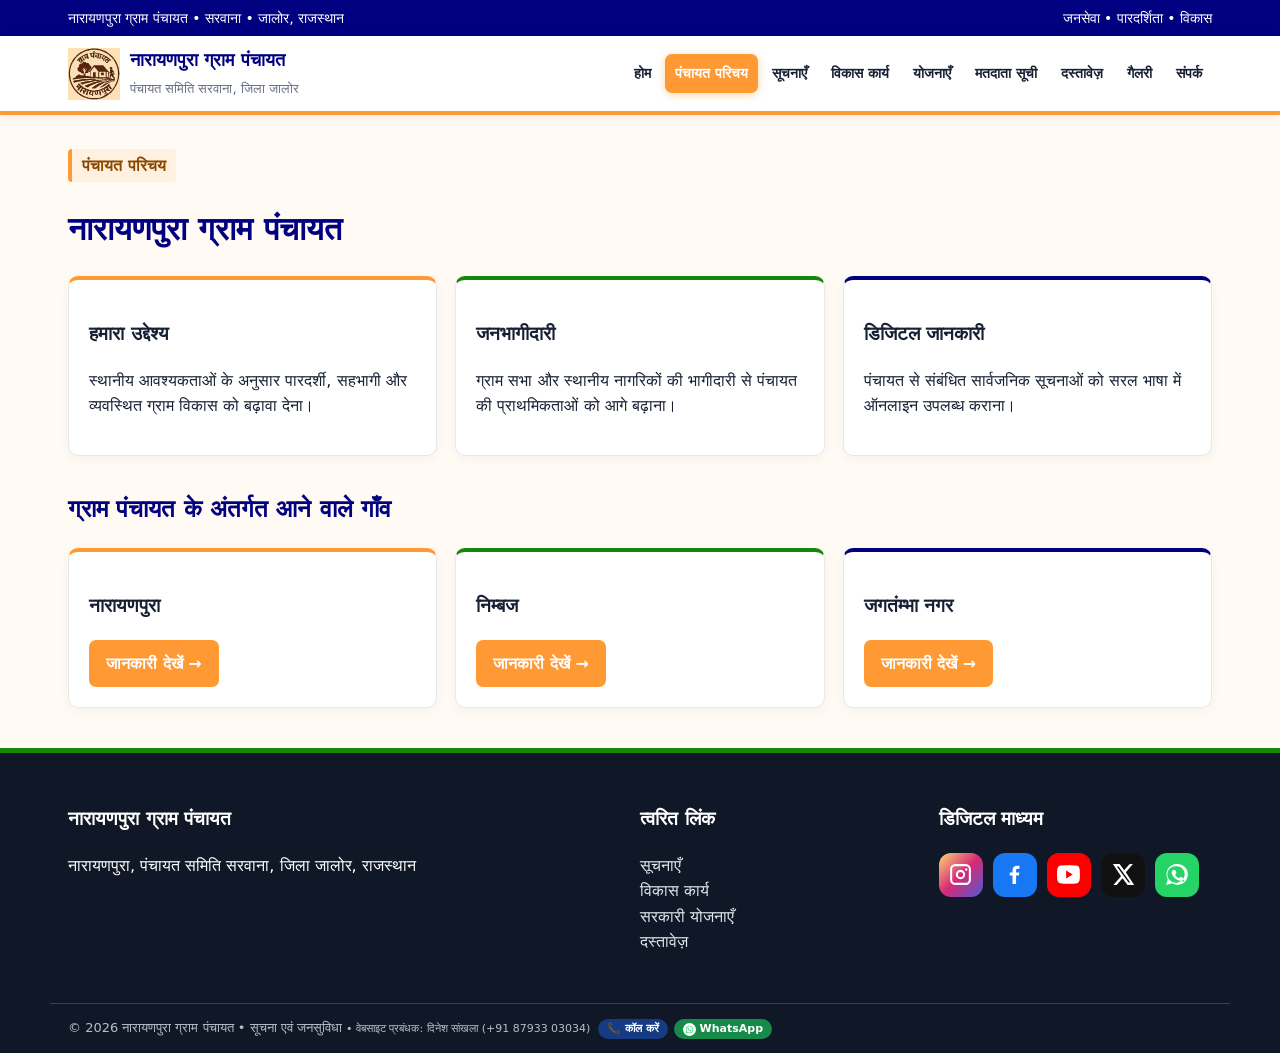
==== commit a02c588a: "Add files via upload" ====
--- a/about.html
+++ b/about.html
@@ -1 +1 @@
-<!doctype html><html lang="hi"><head><meta charset="utf-8"><meta name="viewport" content="width=device-width,initial-scale=1"><title>पंचायत परिचय | नारायणपुरा ग्राम पंचायत</title><meta name="description" content="नारायणपुरा ग्राम पंचायत का परिचय, उद्देश्य और पंचायत के अंतर्गत आने वाले गाँव: नारायणपुरा, निम्बज और जगदम्बा नगर।"><meta name="theme-color" content="#000080"><link rel="icon" type="image/png" href="assets/favicon.png"><link rel="apple-touch-icon" href="assets/favicon.png"><meta property="og:url" content="https://narayanpuragrampanchayat.github.io/narayanpura-gram-panchayat/about.html"><meta property="og:image" content="https://narayanpuragrampanchayat.github.io/narayanpura-gram-panchayat/assets/og-image.jpg"><meta property="og:image:width" content="1200"><meta property="og:image:height" content="630"><meta property="og:image:alt" content="नारायणपुरा ग्राम पंचायत का लोगो"><meta name="twitter:card" content="summary_large_image"><meta property="og:type" content="website"><meta property="og:locale" content="hi_IN"><meta property="og:site_name" content="नारायणपुरा ग्राम पंचायत"><meta property="og:title" content="पंचायत परिचय | नारायणपुरा ग्राम पंचायत"><meta property="og:description" content="नारायणपुरा ग्राम पंचायत का परिचय, उद्देश्य और पंचायत के अंतर्गत आने वाले गाँव: नारायणपुरा, निम्बज और जगदम्बा नगर।"><link rel="stylesheet" href="style.css"></head><body><div class="top"><div class="wrap">नारायणपुरा ग्राम पंचायत • सरवाना • जालोर, राजस्थान <span>जनसेवा • पारदर्शिता • विकास</span></div></div><header><div class="wrap nav"><a class="brand" href="index.html"><img src="assets/logo.svg" alt="नारायणपुरा ग्राम पंचायत का लोगो"><div><b>नारायणपुरा ग्राम पंचायत</b><small>पंचायत समिति सरवाना, जिला जालोर</small></div></a><nav><a href="index.html">होम</a><a class="active" href="about.html">पंचायत परिचय</a><a href="notices.html">सूचनाएँ</a><a href="development.html">विकास कार्य</a><a href="schemes.html">योजनाएँ</a><a href="voters.html">मतदाता सूची</a><a href="documents.html">दस्तावेज़</a><a href="gallery.html">गैलरी</a><a href="contact.html">संपर्क</a></nav></div></header><main><div class="wrap"><span class="tag">पंचायत परिचय</span><h1>नारायणपुरा ग्राम पंचायत</h1><div class="grid"><article class="card"><h3>हमारा उद्देश्य</h3><p>स्थानीय आवश्यकताओं के अनुसार पारदर्शी, सहभागी और व्यवस्थित ग्राम विकास को बढ़ावा देना।</p></article><article class="card green"><h3>जनभागीदारी</h3><p>ग्राम सभा और स्थानीय नागरिकों की भागीदारी से पंचायत की प्राथमिकताओं को आगे बढ़ाना।</p></article><article class="card blue"><h3>डिजिटल जानकारी</h3><p>पंचायत से संबंधित सार्वजनिक सूचनाओं को सरल भाषा में ऑनलाइन उपलब्ध कराना।</p></article></div><h2 style="margin-top:34px">ग्राम पंचायत के अंतर्गत आने वाले गाँव</h2><div class="grid"><article class="card"><h3>नारायणपुरा</h3><p style="margin:0"><a class="btn" href="narayanpura.html">जानकारी देखें →</a></p></article><article class="card green"><h3>निम्बज</h3><p style="margin:0"><a class="btn" href="nimbaj.html">जानकारी देखें →</a></p></article><article class="card blue"><h3>जगतंम्भा नगर</h3><p style="margin:0"><a class="btn" href="jagtambha.html">जानकारी देखें →</a></p></article></div></div></main><footer><div class="wrap foot"><div><h3>नारायणपुरा ग्राम पंचायत</h3><p>नारायणपुरा, पंचायत समिति सरवाना, जिला जालोर, राजस्थान</p></div><div><h3>त्वरित लिंक</h3><p><a href="notices.html">सूचनाएँ</a><br><a href="development.html">विकास कार्य</a><br><a href="schemes.html">सरकारी योजनाएँ</a><br><a href="documents.html">दस्तावेज़</a></p></div><div><h3>डिजिटल माध्यम</h3><p class="socs" style="display:flex;flex-direction:row;flex-wrap:wrap;gap:10px;margin:10px 0 0"><a style="display:block;line-height:0" target="_blank" rel="noopener" href="https://www.instagram.com/narayanpuragrampanchayat" aria-label="Instagram" title="Instagram"><span class="social-icon ig"><svg viewBox="0 0 24 24"><path d="M7 2h10a5 5 0 0 1 5 5v10a5 5 0 0 1-5 5H7a5 5 0 0 1-5-5V7a5 5 0 0 1 5-5zm0 2a3 3 0 0 0-3 3v10a3 3 0 0 0 3 3h10a3 3 0 0 0 3-3V7a3 3 0 0 0-3-3H7zm5 3.5A4.5 4.5 0 1 1 7.5 12 4.5 4.5 0 0 1 12 7.5zm0 2A2.5 2.5 0 1 0 14.5 12 2.5 2.5 0 0 0 12 9.5zM17.5 6a1.2 1.2 0 1 1-1.2 1.2A1.2 1.2 0 0 1 17.5 6z"/></svg></span></a><a style="display:block;line-height:0" target="_blank" rel="noopener" href="https://www.facebook.com/share/19otkbt3re/?mibextid=wwXIfr" aria-label="Facebook" title="Facebook"><span class="social-icon fb"><svg viewBox="0 0 24 24"><path d="M13.5 21v-8h2.7l.4-3h-3.1V8.1c0-.9.3-1.6 1.7-1.6h1.6V3.8c-.3 0-1.3-.1-2.5-.1-2.5 0-4.2 1.5-4.2 4.3V10H7.4v3h2.7v8h3.4z"/></svg></span></a><a style="display:block;line-height:0" target="_blank" rel="noopener" href="https://www.youtube.com/@NarayanpuraGramPanchayat" aria-label="YouTube" title="YouTube"><span class="social-icon yt"><svg viewBox="0 0 24 24"><path d="M23 12s0-4.2-.5-6.1a3.2 3.2 0 0 0-2.2-2.2C18.4 3.2 12 3.2 12 3.2s-6.4 0-8.3.5a3.2 3.2 0 0 0-2.2 2.2C1 7.8 1 12 1 12s0 4.2.5 6.1a3.2 3.2 0 0 0 2.2 2.2c1.9.5 8.3.5 8.3.5s6.4 0 8.3-.5a3.2 3.2 0 0 0 2.2-2.2C23 16.2 23 12 23 12zM9.7 15.8V8.2l6.4 3.8-6.4 3.8z"/></svg></span></a><a style="display:block;line-height:0" target="_blank" rel="noopener" href="https://x.com/narayanpura_gp?s=11" aria-label="X" title="X"><span class="social-icon x"><svg viewBox="0 0 24 24"><path d="M18.9 2H22l-6.8 7.8L23.2 22h-6.3l-4.9-6.4L6.4 22H3.3l7.3-8.4L2.8 2h6.4l4.4 5.8L18.9 2zm-1.1 17.6h1.7L8.3 4.3H6.5l11.3 15.3z"/></svg></span></a><a style="display:block;line-height:0" target="_blank" rel="noopener" href="https://whatsapp.com/channel/0029Vb8SCxqISTkEJewlJR1P" aria-label="WhatsApp" title="WhatsApp"><span class="social-icon wa"><svg viewBox="0 0 24 24"><path d="M12 2a9.7 9.7 0 0 0-8.4 14.5L2 22l5.7-1.5A10 10 0 1 0 12 2zm0 2a7.8 7.8 0 0 1 6.8 11.7l-.3.5.8 2.8-2.9-.8-.5.3A8 8 0 1 1 12 4zm-3 3.7c-.2 0-.5.1-.7.4-.3.3-1 1-1 2.2s1 2.5 1.2 2.8c.2.3 2 3.2 5 4.3 2.5.9 3 .7 3.5.6.5-.1 1.5-.6 1.7-1.2.2-.6.2-1.1.1-1.2-.1-.1-.3-.2-.7-.4l-1.8-.9c-.3-.1-.5-.2-.7.2l-.7.9c-.2.2-.3.2-.6.1-.3-.2-1.1-.4-2.1-1.3-.8-.7-1.3-1.6-1.4-1.8-.1-.3 0-.4.2-.6l.5-.6c.2-.2.2-.4.3-.6.1-.2 0-.4 0-.5l-.8-1.9c-.2-.5-.4-.5-.7-.5z"/></svg></span></a></p></div></div><div class="wrap copy">© 2026 नारायणपुरा ग्राम पंचायत • सूचना एवं जनसुविधा</div></footer></body></html>+<!doctype html><html lang="hi"><head><meta charset="utf-8"><meta name="viewport" content="width=device-width,initial-scale=1"><title>पंचायत परिचय | नारायणपुरा ग्राम पंचायत</title><meta name="description" content="नारायणपुरा ग्राम पंचायत का परिचय, उद्देश्य और पंचायत के अंतर्गत आने वाले गाँव: नारायणपुरा, निम्बज और जगदम्बा नगर।"><meta name="theme-color" content="#000080"><link rel="icon" type="image/png" href="assets/favicon.png"><link rel="apple-touch-icon" href="assets/favicon.png"><meta property="og:url" content="https://narayanpuragrampanchayat.github.io/narayanpura-gram-panchayat/about.html"><meta property="og:image" content="https://narayanpuragrampanchayat.github.io/narayanpura-gram-panchayat/assets/og-image.jpg"><meta property="og:image:width" content="1200"><meta property="og:image:height" content="630"><meta property="og:image:alt" content="नारायणपुरा ग्राम पंचायत का लोगो"><meta name="twitter:card" content="summary_large_image"><meta property="og:type" content="website"><meta property="og:locale" content="hi_IN"><meta property="og:site_name" content="नारायणपुरा ग्राम पंचायत"><meta property="og:title" content="पंचायत परिचय | नारायणपुरा ग्राम पंचायत"><meta property="og:description" content="नारायणपुरा ग्राम पंचायत का परिचय, उद्देश्य और पंचायत के अंतर्गत आने वाले गाँव: नारायणपुरा, निम्बज और जगदम्बा नगर।"><link rel="stylesheet" href="style.css"></head><body><div class="top"><div class="wrap">नारायणपुरा ग्राम पंचायत • सरवाना • जालोर, राजस्थान <span>जनसेवा • पारदर्शिता • विकास</span></div></div><header><div class="wrap nav"><a class="brand" href="index.html"><img src="assets/logo.svg" alt="नारायणपुरा ग्राम पंचायत का लोगो"><div><b>नारायणपुरा ग्राम पंचायत</b><small>पंचायत समिति सरवाना, जिला जालोर</small></div></a><nav><a href="index.html">होम</a><a class="active" href="about.html">पंचायत परिचय</a><a href="notices.html">सूचनाएँ</a><a href="development.html">विकास कार्य</a><a href="schemes.html">योजनाएँ</a><a href="voters.html">मतदाता सूची</a><a href="documents.html">दस्तावेज़</a><a href="gallery.html">गैलरी</a><a href="contact.html">संपर्क</a></nav></div></header><main><div class="wrap"><span class="tag">पंचायत परिचय</span><h1>नारायणपुरा ग्राम पंचायत</h1><div class="grid"><article class="card"><h3>हमारा उद्देश्य</h3><p>स्थानीय आवश्यकताओं के अनुसार पारदर्शी, सहभागी और व्यवस्थित ग्राम विकास को बढ़ावा देना।</p></article><article class="card green"><h3>जनभागीदारी</h3><p>ग्राम सभा और स्थानीय नागरिकों की भागीदारी से पंचायत की प्राथमिकताओं को आगे बढ़ाना।</p></article><article class="card blue"><h3>डिजिटल जानकारी</h3><p>पंचायत से संबंधित सार्वजनिक सूचनाओं को सरल भाषा में ऑनलाइन उपलब्ध कराना।</p></article></div><h2 style="margin-top:34px">ग्राम पंचायत के अंतर्गत आने वाले गाँव</h2><div class="grid"><article class="card"><h3>नारायणपुरा</h3><p style="margin:0"><a class="btn" href="narayanpura.html">जानकारी देखें →</a></p></article><article class="card green"><h3>निम्बज</h3><p style="margin:0"><a class="btn" href="nimbaj.html">जानकारी देखें →</a></p></article><article class="card blue"><h3>जगतंम्भा नगर</h3><p style="margin:0"><a class="btn" href="jagtambha.html">जानकारी देखें →</a></p></article></div></div></main><footer><div class="wrap foot"><div><h3>नारायणपुरा ग्राम पंचायत</h3><p>नारायणपुरा, पंचायत समिति सरवाना, जिला जालोर, राजस्थान</p></div><div><h3>त्वरित लिंक</h3><p><a href="notices.html">सूचनाएँ</a><br><a href="development.html">विकास कार्य</a><br><a href="schemes.html">सरकारी योजनाएँ</a><br><a href="documents.html">दस्तावेज़</a></p></div><div><h3>डिजिटल माध्यम</h3><p class="socs" style="display:flex;flex-direction:row;flex-wrap:wrap;gap:10px;margin:10px 0 0"><a style="display:block;line-height:0" target="_blank" rel="noopener" href="https://www.instagram.com/narayanpuragrampanchayat" aria-label="Instagram" title="Instagram"><span class="social-icon ig"><svg viewBox="0 0 24 24"><path d="M7 2h10a5 5 0 0 1 5 5v10a5 5 0 0 1-5 5H7a5 5 0 0 1-5-5V7a5 5 0 0 1 5-5zm0 2a3 3 0 0 0-3 3v10a3 3 0 0 0 3 3h10a3 3 0 0 0 3-3V7a3 3 0 0 0-3-3H7zm5 3.5A4.5 4.5 0 1 1 7.5 12 4.5 4.5 0 0 1 12 7.5zm0 2A2.5 2.5 0 1 0 14.5 12 2.5 2.5 0 0 0 12 9.5zM17.5 6a1.2 1.2 0 1 1-1.2 1.2A1.2 1.2 0 0 1 17.5 6z"/></svg></span></a><a style="display:block;line-height:0" target="_blank" rel="noopener" href="https://www.facebook.com/share/19otkbt3re/?mibextid=wwXIfr" aria-label="Facebook" title="Facebook"><span class="social-icon fb"><svg viewBox="0 0 24 24"><path d="M13.5 21v-8h2.7l.4-3h-3.1V8.1c0-.9.3-1.6 1.7-1.6h1.6V3.8c-.3 0-1.3-.1-2.5-.1-2.5 0-4.2 1.5-4.2 4.3V10H7.4v3h2.7v8h3.4z"/></svg></span></a><a style="display:block;line-height:0" target="_blank" rel="noopener" href="https://www.youtube.com/@NarayanpuraGramPanchayat" aria-label="YouTube" title="YouTube"><span class="social-icon yt"><svg viewBox="0 0 24 24"><path d="M23 12s0-4.2-.5-6.1a3.2 3.2 0 0 0-2.2-2.2C18.4 3.2 12 3.2 12 3.2s-6.4 0-8.3.5a3.2 3.2 0 0 0-2.2 2.2C1 7.8 1 12 1 12s0 4.2.5 6.1a3.2 3.2 0 0 0 2.2 2.2c1.9.5 8.3.5 8.3.5s6.4 0 8.3-.5a3.2 3.2 0 0 0 2.2-2.2C23 16.2 23 12 23 12zM9.7 15.8V8.2l6.4 3.8-6.4 3.8z"/></svg></span></a><a style="display:block;line-height:0" target="_blank" rel="noopener" href="https://x.com/narayanpura_gp?s=11" aria-label="X" title="X"><span class="social-icon x"><svg viewBox="0 0 24 24"><path d="M18.9 2H22l-6.8 7.8L23.2 22h-6.3l-4.9-6.4L6.4 22H3.3l7.3-8.4L2.8 2h6.4l4.4 5.8L18.9 2zm-1.1 17.6h1.7L8.3 4.3H6.5l11.3 15.3z"/></svg></span></a><a style="display:block;line-height:0" target="_blank" rel="noopener" href="https://whatsapp.com/channel/0029Vb8SCxqISTkEJewlJR1P" aria-label="WhatsApp" title="WhatsApp"><span class="social-icon wa"><svg viewBox="0 0 24 24"><path d="M12 2a9.7 9.7 0 0 0-8.4 14.5L2 22l5.7-1.5A10 10 0 1 0 12 2zm0 2a7.8 7.8 0 0 1 6.8 11.7l-.3.5.8 2.8-2.9-.8-.5.3A8 8 0 1 1 12 4zm-3 3.7c-.2 0-.5.1-.7.4-.3.3-1 1-1 2.2s1 2.5 1.2 2.8c.2.3 2 3.2 5 4.3 2.5.9 3 .7 3.5.6.5-.1 1.5-.6 1.7-1.2.2-.6.2-1.1.1-1.2-.1-.1-.3-.2-.7-.4l-1.8-.9c-.3-.1-.5-.2-.7.2l-.7.9c-.2.2-.3.2-.6.1-.3-.2-1.1-.4-2.1-1.3-.8-.7-1.3-1.6-1.4-1.8-.1-.3 0-.4.2-.6l.5-.6c.2-.2.2-.4.3-.6.1-.2 0-.4 0-.5l-.8-1.9c-.2-.5-.4-.5-.7-.5z"/></svg></span></a></p></div></div><div class="wrap copy">© 2026 नारायणपुरा ग्राम पंचायत • सूचना एवं जनसुविधा <span class="mgr">• वेबसाइट प्रबंधक: दिनेश सांखला (+91 87933 03034) <span class="mgr-contact"><a class="mgr-btn call" href="tel:+918793303034">📞 कॉल करें</a><a class="mgr-btn wa" target="_blank" rel="noopener" href="https://wa.me/918793303034"><svg viewBox="0 0 48 48" aria-hidden="true"><circle cx="24" cy="24" r="24" fill="#fff"/><g transform="translate(10 10) scale(1.1667)"><path fill="#25D366" d="M17.472 14.382c-.297-.149-1.758-.867-2.03-.967-.273-.099-.471-.148-.67.15-.197.297-.767.966-.94 1.164-.173.199-.347.223-.644.075-.297-.15-1.255-.463-2.39-1.475-.883-.788-1.48-1.761-1.653-2.059-.173-.297-.018-.458.13-.606.134-.133.298-.347.446-.52.149-.174.198-.298.298-.497.099-.198.05-.371-.025-.52-.075-.149-.669-1.612-.916-2.207-.242-.579-.487-.5-.669-.51-.173-.008-.371-.01-.57-.01-.198 0-.52.074-.792.372-.272.297-1.04 1.016-1.04 2.479 0 1.462 1.065 2.875 1.213 3.074.149.198 2.096 3.2 5.077 4.487.709.306 1.262.489 1.694.625.712.227 1.36.195 1.871.118.571-.085 1.758-.719 2.006-1.413.248-.694.248-1.289.173-1.413-.074-.124-.272-.198-.57-.347m-5.421 7.403h-.004a9.87 9.87 0 01-5.031-1.378l-.361-.214-3.741.982.998-3.648-.235-.374a9.86 9.86 0 01-1.51-5.26c.001-5.45 4.436-9.884 9.888-9.884 2.64 0 5.122 1.03 6.988 2.898a9.825 9.825 0 012.893 6.994c-.003 5.45-4.437 9.884-9.885 9.884m8.413-18.297A11.815 11.815 0 0012.05 0C5.495 0 .16 5.335.157 11.892c0 2.096.547 4.142 1.588 5.945L.057 24l6.305-1.654a11.882 11.882 0 005.683 1.448h.005c6.554 0 11.89-5.335 11.893-11.893a11.821 11.821 0 00-3.48-8.413z"/></g></svg>WhatsApp</a></span></span></div></footer></body></html>
--- a/style.css
+++ b/style.css
@@ -2,3 +2,4 @@
 
 .socs{display:flex;flex-wrap:wrap;gap:10px;margin:10px 0 0}.socs a{display:inline-block;line-height:0;transition:transform .15s}.socs a:hover{transform:scale(1.1)}.vt th,.vt td{text-align:center}.vt th:first-child,.vt td:first-child{text-align:left}.vt tr.tot td{font-weight:800;background:#fff0df}.vbar{display:flex;height:14px;border-radius:7px;overflow:hidden;margin:14px 0 6px}.vbar i{display:block}.vleg{font-size:14px;color:var(--muted)}.vnote{background:#fff8e1;border-left:4px solid var(--saffron);padding:12px 14px;border-radius:6px;margin:20px 0;color:#5a4300;font-size:14px}
 nav a.active{background:var(--saffron);color:#fff;box-shadow:0 2px 8px #ff993366}nav a.active:hover{background:var(--saffron);color:#fff}
+.mgr{font-size:11px}.mgr-contact{display:inline-flex;flex-wrap:wrap;align-items:center;gap:6px;margin-left:4px;vertical-align:middle}.mgr-btn{display:inline-flex;align-items:center;gap:4px;padding:2px 9px;border-radius:999px;font-weight:700;font-size:11px;line-height:1.5;color:#fff!important}.mgr-btn.call{background:#173b83}.mgr-btn.wa{background:#168b49}.mgr-btn svg{width:13px;height:13px;flex:0 0 13px}
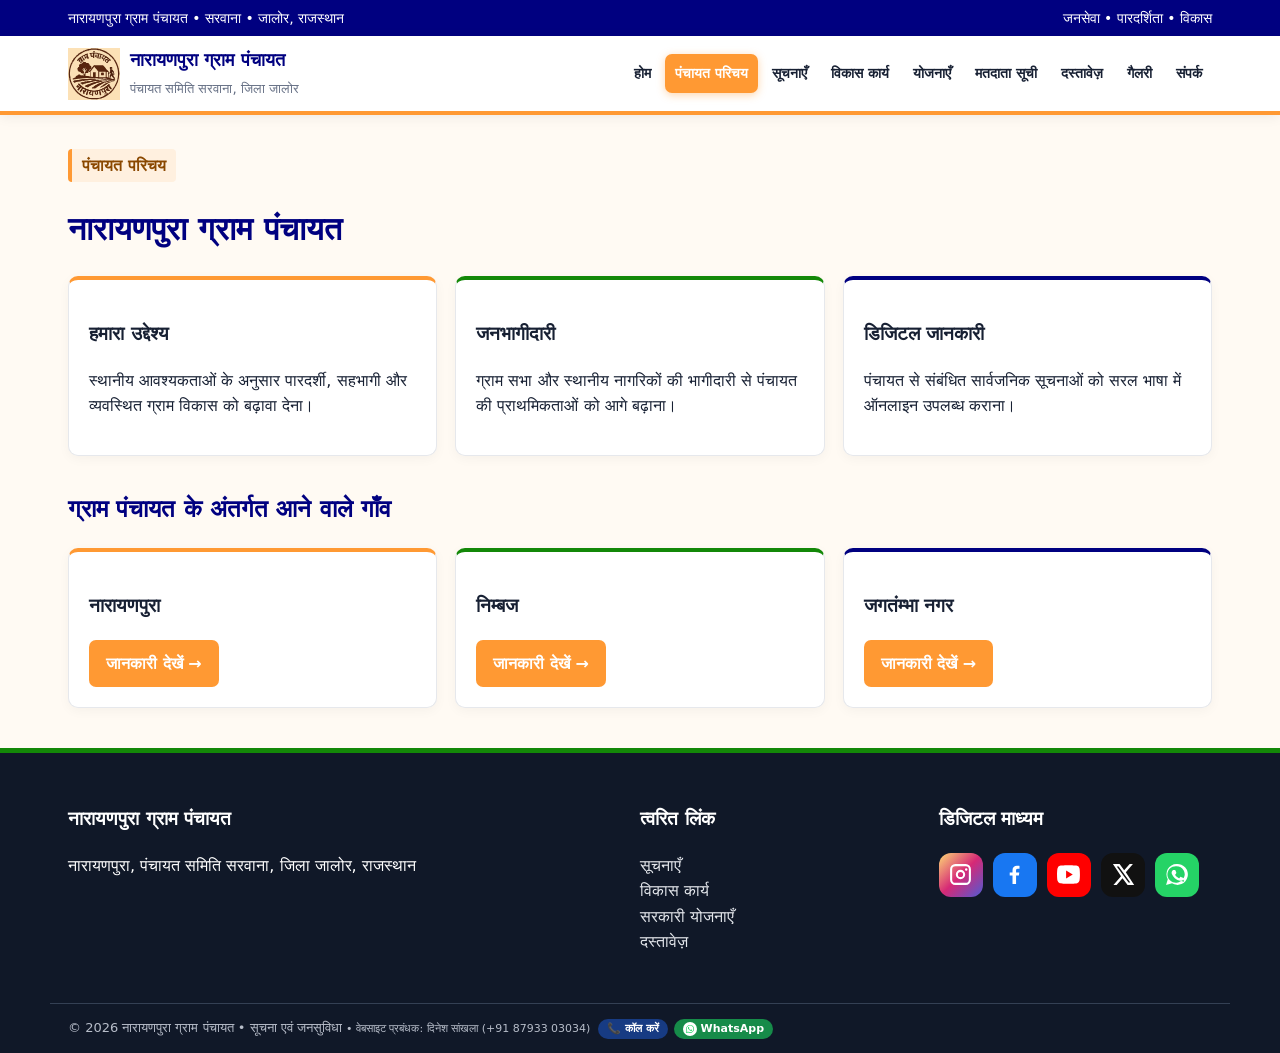
==== commit 08708cf0: "Add files via upload" ====
--- a/about.html
+++ b/about.html
@@ -1 +1 @@
-<!doctype html><html lang="hi"><head><meta charset="utf-8"><meta name="viewport" content="width=device-width,initial-scale=1"><title>पंचायत परिचय | नारायणपुरा ग्राम पंचायत</title><meta name="description" content="नारायणपुरा ग्राम पंचायत का परिचय, उद्देश्य और पंचायत के अंतर्गत आने वाले गाँव: नारायणपुरा, निम्बज और जगदम्बा नगर।"><meta name="theme-color" content="#000080"><link rel="icon" type="image/png" href="assets/favicon.png"><link rel="apple-touch-icon" href="assets/favicon.png"><meta property="og:url" content="https://narayanpuragrampanchayat.github.io/narayanpura-gram-panchayat/about.html"><meta property="og:image" content="https://narayanpuragrampanchayat.github.io/narayanpura-gram-panchayat/assets/og-image.jpg"><meta property="og:image:width" content="1200"><meta property="og:image:height" content="630"><meta property="og:image:alt" content="नारायणपुरा ग्राम पंचायत का लोगो"><meta name="twitter:card" content="summary_large_image"><meta property="og:type" content="website"><meta property="og:locale" content="hi_IN"><meta property="og:site_name" content="नारायणपुरा ग्राम पंचायत"><meta property="og:title" content="पंचायत परिचय | नारायणपुरा ग्राम पंचायत"><meta property="og:description" content="नारायणपुरा ग्राम पंचायत का परिचय, उद्देश्य और पंचायत के अंतर्गत आने वाले गाँव: नारायणपुरा, निम्बज और जगदम्बा नगर।"><link rel="stylesheet" href="style.css"></head><body><div class="top"><div class="wrap">नारायणपुरा ग्राम पंचायत • सरवाना • जालोर, राजस्थान <span>जनसेवा • पारदर्शिता • विकास</span></div></div><header><div class="wrap nav"><a class="brand" href="index.html"><img src="assets/logo.svg" alt="नारायणपुरा ग्राम पंचायत का लोगो"><div><b>नारायणपुरा ग्राम पंचायत</b><small>पंचायत समिति सरवाना, जिला जालोर</small></div></a><nav><a href="index.html">होम</a><a class="active" href="about.html">पंचायत परिचय</a><a href="notices.html">सूचनाएँ</a><a href="development.html">विकास कार्य</a><a href="schemes.html">योजनाएँ</a><a href="voters.html">मतदाता सूची</a><a href="documents.html">दस्तावेज़</a><a href="gallery.html">गैलरी</a><a href="contact.html">संपर्क</a></nav></div></header><main><div class="wrap"><span class="tag">पंचायत परिचय</span><h1>नारायणपुरा ग्राम पंचायत</h1><div class="grid"><article class="card"><h3>हमारा उद्देश्य</h3><p>स्थानीय आवश्यकताओं के अनुसार पारदर्शी, सहभागी और व्यवस्थित ग्राम विकास को बढ़ावा देना।</p></article><article class="card green"><h3>जनभागीदारी</h3><p>ग्राम सभा और स्थानीय नागरिकों की भागीदारी से पंचायत की प्राथमिकताओं को आगे बढ़ाना।</p></article><article class="card blue"><h3>डिजिटल जानकारी</h3><p>पंचायत से संबंधित सार्वजनिक सूचनाओं को सरल भाषा में ऑनलाइन उपलब्ध कराना।</p></article></div><h2 style="margin-top:34px">ग्राम पंचायत के अंतर्गत आने वाले गाँव</h2><div class="grid"><article class="card"><h3>नारायणपुरा</h3><p style="margin:0"><a class="btn" href="narayanpura.html">जानकारी देखें →</a></p></article><article class="card green"><h3>निम्बज</h3><p style="margin:0"><a class="btn" href="nimbaj.html">जानकारी देखें →</a></p></article><article class="card blue"><h3>जगतंम्भा नगर</h3><p style="margin:0"><a class="btn" href="jagtambha.html">जानकारी देखें →</a></p></article></div></div></main><footer><div class="wrap foot"><div><h3>नारायणपुरा ग्राम पंचायत</h3><p>नारायणपुरा, पंचायत समिति सरवाना, जिला जालोर, राजस्थान</p></div><div><h3>त्वरित लिंक</h3><p><a href="notices.html">सूचनाएँ</a><br><a href="development.html">विकास कार्य</a><br><a href="schemes.html">सरकारी योजनाएँ</a><br><a href="documents.html">दस्तावेज़</a></p></div><div><h3>डिजिटल माध्यम</h3><p class="socs" style="display:flex;flex-direction:row;flex-wrap:wrap;gap:10px;margin:10px 0 0"><a style="display:block;line-height:0" target="_blank" rel="noopener" href="https://www.instagram.com/narayanpuragrampanchayat" aria-label="Instagram" title="Instagram"><span class="social-icon ig"><svg viewBox="0 0 24 24"><path d="M7 2h10a5 5 0 0 1 5 5v10a5 5 0 0 1-5 5H7a5 5 0 0 1-5-5V7a5 5 0 0 1 5-5zm0 2a3 3 0 0 0-3 3v10a3 3 0 0 0 3 3h10a3 3 0 0 0 3-3V7a3 3 0 0 0-3-3H7zm5 3.5A4.5 4.5 0 1 1 7.5 12 4.5 4.5 0 0 1 12 7.5zm0 2A2.5 2.5 0 1 0 14.5 12 2.5 2.5 0 0 0 12 9.5zM17.5 6a1.2 1.2 0 1 1-1.2 1.2A1.2 1.2 0 0 1 17.5 6z"/></svg></span></a><a style="display:block;line-height:0" target="_blank" rel="noopener" href="https://www.facebook.com/share/19otkbt3re/?mibextid=wwXIfr" aria-label="Facebook" title="Facebook"><span class="social-icon fb"><svg viewBox="0 0 24 24"><path d="M13.5 21v-8h2.7l.4-3h-3.1V8.1c0-.9.3-1.6 1.7-1.6h1.6V3.8c-.3 0-1.3-.1-2.5-.1-2.5 0-4.2 1.5-4.2 4.3V10H7.4v3h2.7v8h3.4z"/></svg></span></a><a style="display:block;line-height:0" target="_blank" rel="noopener" href="https://www.youtube.com/@NarayanpuraGramPanchayat" aria-label="YouTube" title="YouTube"><span class="social-icon yt"><svg viewBox="0 0 24 24"><path d="M23 12s0-4.2-.5-6.1a3.2 3.2 0 0 0-2.2-2.2C18.4 3.2 12 3.2 12 3.2s-6.4 0-8.3.5a3.2 3.2 0 0 0-2.2 2.2C1 7.8 1 12 1 12s0 4.2.5 6.1a3.2 3.2 0 0 0 2.2 2.2c1.9.5 8.3.5 8.3.5s6.4 0 8.3-.5a3.2 3.2 0 0 0 2.2-2.2C23 16.2 23 12 23 12zM9.7 15.8V8.2l6.4 3.8-6.4 3.8z"/></svg></span></a><a style="display:block;line-height:0" target="_blank" rel="noopener" href="https://x.com/narayanpura_gp?s=11" aria-label="X" title="X"><span class="social-icon x"><svg viewBox="0 0 24 24"><path d="M18.9 2H22l-6.8 7.8L23.2 22h-6.3l-4.9-6.4L6.4 22H3.3l7.3-8.4L2.8 2h6.4l4.4 5.8L18.9 2zm-1.1 17.6h1.7L8.3 4.3H6.5l11.3 15.3z"/></svg></span></a><a style="display:block;line-height:0" target="_blank" rel="noopener" href="https://whatsapp.com/channel/0029Vb8SCxqISTkEJewlJR1P" aria-label="WhatsApp" title="WhatsApp"><span class="social-icon wa"><svg viewBox="0 0 24 24"><path d="M12 2a9.7 9.7 0 0 0-8.4 14.5L2 22l5.7-1.5A10 10 0 1 0 12 2zm0 2a7.8 7.8 0 0 1 6.8 11.7l-.3.5.8 2.8-2.9-.8-.5.3A8 8 0 1 1 12 4zm-3 3.7c-.2 0-.5.1-.7.4-.3.3-1 1-1 2.2s1 2.5 1.2 2.8c.2.3 2 3.2 5 4.3 2.5.9 3 .7 3.5.6.5-.1 1.5-.6 1.7-1.2.2-.6.2-1.1.1-1.2-.1-.1-.3-.2-.7-.4l-1.8-.9c-.3-.1-.5-.2-.7.2l-.7.9c-.2.2-.3.2-.6.1-.3-.2-1.1-.4-2.1-1.3-.8-.7-1.3-1.6-1.4-1.8-.1-.3 0-.4.2-.6l.5-.6c.2-.2.2-.4.3-.6.1-.2 0-.4 0-.5l-.8-1.9c-.2-.5-.4-.5-.7-.5z"/></svg></span></a></p></div></div><div class="wrap copy">© 2026 नारायणपुरा ग्राम पंचायत • सूचना एवं जनसुविधा <span class="mgr">• वेबसाइट प्रबंधक: दिनेश सांखला (+91 87933 03034) <span class="mgr-contact"><a class="mgr-btn call" href="tel:+918793303034">📞 कॉल करें</a><a class="mgr-btn wa" target="_blank" rel="noopener" href="https://wa.me/918793303034"><svg viewBox="0 0 48 48" aria-hidden="true"><circle cx="24" cy="24" r="24" fill="#fff"/><g transform="translate(10 10) scale(1.1667)"><path fill="#25D366" d="M17.472 14.382c-.297-.149-1.758-.867-2.03-.967-.273-.099-.471-.148-.67.15-.197.297-.767.966-.94 1.164-.173.199-.347.223-.644.075-.297-.15-1.255-.463-2.39-1.475-.883-.788-1.48-1.761-1.653-2.059-.173-.297-.018-.458.13-.606.134-.133.298-.347.446-.52.149-.174.198-.298.298-.497.099-.198.05-.371-.025-.52-.075-.149-.669-1.612-.916-2.207-.242-.579-.487-.5-.669-.51-.173-.008-.371-.01-.57-.01-.198 0-.52.074-.792.372-.272.297-1.04 1.016-1.04 2.479 0 1.462 1.065 2.875 1.213 3.074.149.198 2.096 3.2 5.077 4.487.709.306 1.262.489 1.694.625.712.227 1.36.195 1.871.118.571-.085 1.758-.719 2.006-1.413.248-.694.248-1.289.173-1.413-.074-.124-.272-.198-.57-.347m-5.421 7.403h-.004a9.87 9.87 0 01-5.031-1.378l-.361-.214-3.741.982.998-3.648-.235-.374a9.86 9.86 0 01-1.51-5.26c.001-5.45 4.436-9.884 9.888-9.884 2.64 0 5.122 1.03 6.988 2.898a9.825 9.825 0 012.893 6.994c-.003 5.45-4.437 9.884-9.885 9.884m8.413-18.297A11.815 11.815 0 0012.05 0C5.495 0 .16 5.335.157 11.892c0 2.096.547 4.142 1.588 5.945L.057 24l6.305-1.654a11.882 11.882 0 005.683 1.448h.005c6.554 0 11.89-5.335 11.893-11.893a11.821 11.821 0 00-3.48-8.413z"/></g></svg>WhatsApp</a></span></span></div></footer></body></html>+<!doctype html><html lang="hi"><head><meta charset="utf-8"><meta name="viewport" content="width=device-width,initial-scale=1"><title>पंचायत परिचय | नारायणपुरा ग्राम पंचायत</title><meta name="description" content="नारायणपुरा ग्राम पंचायत का परिचय, उद्देश्य और पंचायत के अंतर्गत आने वाले गाँव: नारायणपुरा, निम्बज और जगदम्बा नगर।"><meta name="theme-color" content="#000080"><link rel="icon" type="image/png" href="assets/favicon.png"><link rel="apple-touch-icon" href="assets/favicon.png"><meta property="og:url" content="https://narayanpuragrampanchayat.github.io/narayanpura-gram-panchayat/about.html"><meta property="og:image" content="https://narayanpuragrampanchayat.github.io/narayanpura-gram-panchayat/assets/og-image.jpg"><meta property="og:image:width" content="1200"><meta property="og:image:height" content="630"><meta property="og:image:alt" content="नारायणपुरा ग्राम पंचायत का लोगो"><meta name="twitter:card" content="summary_large_image"><meta property="og:type" content="website"><meta property="og:locale" content="hi_IN"><meta property="og:site_name" content="नारायणपुरा ग्राम पंचायत"><meta property="og:title" content="पंचायत परिचय | नारायणपुरा ग्राम पंचायत"><meta property="og:description" content="नारायणपुरा ग्राम पंचायत का परिचय, उद्देश्य और पंचायत के अंतर्गत आने वाले गाँव: नारायणपुरा, निम्बज और जगदम्बा नगर।"><link rel="stylesheet" href="style.css"></head><body><div class="top"><div class="wrap">नारायणपुरा ग्राम पंचायत • सरवाना • जालोर, राजस्थान <span>जनसेवा • पारदर्शिता • विकास</span></div></div><header><div class="wrap nav"><a class="brand" href="index.html"><img src="assets/logo.svg" alt="नारायणपुरा ग्राम पंचायत का लोगो"><div><b>नारायणपुरा ग्राम पंचायत</b><small>पंचायत समिति सरवाना, जिला जालोर</small></div></a><nav><a href="index.html">होम</a><a class="active" href="about.html">पंचायत परिचय</a><a href="notices.html">सूचनाएँ</a><a href="development.html">विकास कार्य</a><a href="schemes.html">योजनाएँ</a><a href="voters.html">मतदाता सूची</a><a href="documents.html">दस्तावेज़</a><a href="gallery.html">गैलरी</a><a href="contact.html">संपर्क</a></nav></div></header><main><div class="wrap"><span class="tag">पंचायत परिचय</span><h1>नारायणपुरा ग्राम पंचायत</h1><div class="grid"><article class="card"><h3>हमारा उद्देश्य</h3><p>स्थानीय आवश्यकताओं के अनुसार पारदर्शी, सहभागी और व्यवस्थित ग्राम विकास को बढ़ावा देना।</p></article><article class="card green"><h3>जनभागीदारी</h3><p>ग्राम सभा और स्थानीय नागरिकों की भागीदारी से पंचायत की प्राथमिकताओं को आगे बढ़ाना।</p></article><article class="card blue"><h3>डिजिटल जानकारी</h3><p>पंचायत से संबंधित सार्वजनिक सूचनाओं को सरल भाषा में ऑनलाइन उपलब्ध कराना।</p></article></div><h2 style="margin-top:34px">ग्राम पंचायत के अंतर्गत आने वाले गाँव</h2><div class="grid"><article class="card"><h3>नारायणपुरा</h3><p style="margin:0"><a class="btn" href="narayanpura.html">जानकारी देखें →</a></p></article><article class="card green"><h3>निम्बज</h3><p style="margin:0"><a class="btn" href="nimbaj.html">जानकारी देखें →</a></p></article><article class="card blue"><h3>जगतंम्भा नगर</h3><p style="margin:0"><a class="btn" href="jagtambha.html">जानकारी देखें →</a></p></article></div></div></main><footer><div class="wrap foot"><div><h3>नारायणपुरा ग्राम पंचायत</h3><p>नारायणपुरा, पंचायत समिति सरवाना, जिला जालोर, राजस्थान</p></div><div><h3>त्वरित लिंक</h3><p><a href="notices.html">सूचनाएँ</a><br><a href="development.html">विकास कार्य</a><br><a href="schemes.html">सरकारी योजनाएँ</a><br><a href="documents.html">दस्तावेज़</a></p></div><div><h3>डिजिटल माध्यम</h3><p class="socs" style="display:flex;flex-direction:row;flex-wrap:wrap;gap:10px;margin:10px 0 0"><a style="display:block;line-height:0" target="_blank" rel="noopener" href="https://www.instagram.com/narayanpuragrampanchayat" aria-label="Instagram" title="Instagram"><span class="social-icon ig"><svg viewBox="0 0 24 24"><path d="M7 2h10a5 5 0 0 1 5 5v10a5 5 0 0 1-5 5H7a5 5 0 0 1-5-5V7a5 5 0 0 1 5-5zm0 2a3 3 0 0 0-3 3v10a3 3 0 0 0 3 3h10a3 3 0 0 0 3-3V7a3 3 0 0 0-3-3H7zm5 3.5A4.5 4.5 0 1 1 7.5 12 4.5 4.5 0 0 1 12 7.5zm0 2A2.5 2.5 0 1 0 14.5 12 2.5 2.5 0 0 0 12 9.5zM17.5 6a1.2 1.2 0 1 1-1.2 1.2A1.2 1.2 0 0 1 17.5 6z"/></svg></span></a><a style="display:block;line-height:0" target="_blank" rel="noopener" href="https://www.facebook.com/share/19otkbt3re/?mibextid=wwXIfr" aria-label="Facebook" title="Facebook"><span class="social-icon fb"><svg viewBox="0 0 24 24"><path d="M13.5 21v-8h2.7l.4-3h-3.1V8.1c0-.9.3-1.6 1.7-1.6h1.6V3.8c-.3 0-1.3-.1-2.5-.1-2.5 0-4.2 1.5-4.2 4.3V10H7.4v3h2.7v8h3.4z"/></svg></span></a><a style="display:block;line-height:0" target="_blank" rel="noopener" href="https://www.youtube.com/@NarayanpuraGramPanchayat" aria-label="YouTube" title="YouTube"><span class="social-icon yt"><svg viewBox="0 0 24 24"><path d="M23 12s0-4.2-.5-6.1a3.2 3.2 0 0 0-2.2-2.2C18.4 3.2 12 3.2 12 3.2s-6.4 0-8.3.5a3.2 3.2 0 0 0-2.2 2.2C1 7.8 1 12 1 12s0 4.2.5 6.1a3.2 3.2 0 0 0 2.2 2.2c1.9.5 8.3.5 8.3.5s6.4 0 8.3-.5a3.2 3.2 0 0 0 2.2-2.2C23 16.2 23 12 23 12zM9.7 15.8V8.2l6.4 3.8-6.4 3.8z"/></svg></span></a><a style="display:block;line-height:0" target="_blank" rel="noopener" href="https://x.com/narayanpura_gp?s=11" aria-label="X" title="X"><span class="social-icon x"><svg viewBox="0 0 24 24"><path d="M18.9 2H22l-6.8 7.8L23.2 22h-6.3l-4.9-6.4L6.4 22H3.3l7.3-8.4L2.8 2h6.4l4.4 5.8L18.9 2zm-1.1 17.6h1.7L8.3 4.3H6.5l11.3 15.3z"/></svg></span></a><a style="display:block;line-height:0" target="_blank" rel="noopener" href="https://whatsapp.com/channel/0029Vb8SCxqISTkEJewlJR1P" aria-label="WhatsApp" title="WhatsApp"><span class="social-icon wa"><svg viewBox="0 0 24 24"><path d="M12 2a9.7 9.7 0 0 0-8.4 14.5L2 22l5.7-1.5A10 10 0 1 0 12 2zm0 2a7.8 7.8 0 0 1 6.8 11.7l-.3.5.8 2.8-2.9-.8-.5.3A8 8 0 1 1 12 4zm-3 3.7c-.2 0-.5.1-.7.4-.3.3-1 1-1 2.2s1 2.5 1.2 2.8c.2.3 2 3.2 5 4.3 2.5.9 3 .7 3.5.6.5-.1 1.5-.6 1.7-1.2.2-.6.2-1.1.1-1.2-.1-.1-.3-.2-.7-.4l-1.8-.9c-.3-.1-.5-.2-.7.2l-.7.9c-.2.2-.3.2-.6.1-.3-.2-1.1-.4-2.1-1.3-.8-.7-1.3-1.6-1.4-1.8-.1-.3 0-.4.2-.6l.5-.6c.2-.2.2-.4.3-.6.1-.2 0-.4 0-.5l-.8-1.9c-.2-.5-.4-.5-.7-.5z"/></svg></span></a></p></div></div><div class="wrap copy">© 2026 नारायणपुरा ग्राम पंचायत • सूचना एवं जनसुविधा <span class="mgr">• वेबसाइट प्रबंधक: दिनेश सांखला (+91 87933 03034) <span class="mgr-contact"><a class="mgr-btn call" href="tel:+918793303034">📞 कॉल करें</a><a class="mgr-btn wa" target="_blank" rel="noopener" href="https://wa.me/918793303034"><svg width="14" height="14" viewBox="0 0 48 48" aria-hidden="true" style="width:14px;height:14px;flex:0 0 14px"><circle cx="24" cy="24" r="24" fill="#fff"/><g transform="translate(10 10) scale(1.1667)"><path fill="#25D366" d="M17.472 14.382c-.297-.149-1.758-.867-2.03-.967-.273-.099-.471-.148-.67.15-.197.297-.767.966-.94 1.164-.173.199-.347.223-.644.075-.297-.15-1.255-.463-2.39-1.475-.883-.788-1.48-1.761-1.653-2.059-.173-.297-.018-.458.13-.606.134-.133.298-.347.446-.52.149-.174.198-.298.298-.497.099-.198.05-.371-.025-.52-.075-.149-.669-1.612-.916-2.207-.242-.579-.487-.5-.669-.51-.173-.008-.371-.01-.57-.01-.198 0-.52.074-.792.372-.272.297-1.04 1.016-1.04 2.479 0 1.462 1.065 2.875 1.213 3.074.149.198 2.096 3.2 5.077 4.487.709.306 1.262.489 1.694.625.712.227 1.36.195 1.871.118.571-.085 1.758-.719 2.006-1.413.248-.694.248-1.289.173-1.413-.074-.124-.272-.198-.57-.347m-5.421 7.403h-.004a9.87 9.87 0 01-5.031-1.378l-.361-.214-3.741.982.998-3.648-.235-.374a9.86 9.86 0 01-1.51-5.26c.001-5.45 4.436-9.884 9.888-9.884 2.64 0 5.122 1.03 6.988 2.898a9.825 9.825 0 012.893 6.994c-.003 5.45-4.437 9.884-9.885 9.884m8.413-18.297A11.815 11.815 0 0012.05 0C5.495 0 .16 5.335.157 11.892c0 2.096.547 4.142 1.588 5.945L.057 24l6.305-1.654a11.882 11.882 0 005.683 1.448h.005c6.554 0 11.89-5.335 11.893-11.893a11.821 11.821 0 00-3.48-8.413z"/></g></svg>WhatsApp</a></span></span></div></footer></body></html>
--- a/style.css
+++ b/style.css
@@ -2,4 +2,4 @@
 
 .socs{display:flex;flex-wrap:wrap;gap:10px;margin:10px 0 0}.socs a{display:inline-block;line-height:0;transition:transform .15s}.socs a:hover{transform:scale(1.1)}.vt th,.vt td{text-align:center}.vt th:first-child,.vt td:first-child{text-align:left}.vt tr.tot td{font-weight:800;background:#fff0df}.vbar{display:flex;height:14px;border-radius:7px;overflow:hidden;margin:14px 0 6px}.vbar i{display:block}.vleg{font-size:14px;color:var(--muted)}.vnote{background:#fff8e1;border-left:4px solid var(--saffron);padding:12px 14px;border-radius:6px;margin:20px 0;color:#5a4300;font-size:14px}
 nav a.active{background:var(--saffron);color:#fff;box-shadow:0 2px 8px #ff993366}nav a.active:hover{background:var(--saffron);color:#fff}
-.mgr{font-size:11px}.mgr-contact{display:inline-flex;flex-wrap:wrap;align-items:center;gap:6px;margin-left:4px;vertical-align:middle}.mgr-btn{display:inline-flex;align-items:center;gap:4px;padding:2px 9px;border-radius:999px;font-weight:700;font-size:11px;line-height:1.5;color:#fff!important}.mgr-btn.call{background:#173b83}.mgr-btn.wa{background:#168b49}.mgr-btn svg{width:13px;height:13px;flex:0 0 13px}
+.mgr{font-size:11px}.mgr-contact{display:inline-flex;flex-wrap:wrap;align-items:center;gap:6px;margin-left:4px;vertical-align:middle}.mgr-btn{display:inline-flex;align-items:center;gap:4px;padding:2px 9px;border-radius:999px;font-weight:700;font-size:11px;line-height:1.5;color:#fff!important}.mgr-btn.call{background:#173b83}.mgr-btn.wa{background:#168b49}.mgr-btn svg{width:14px;height:14px;flex:0 0 14px}
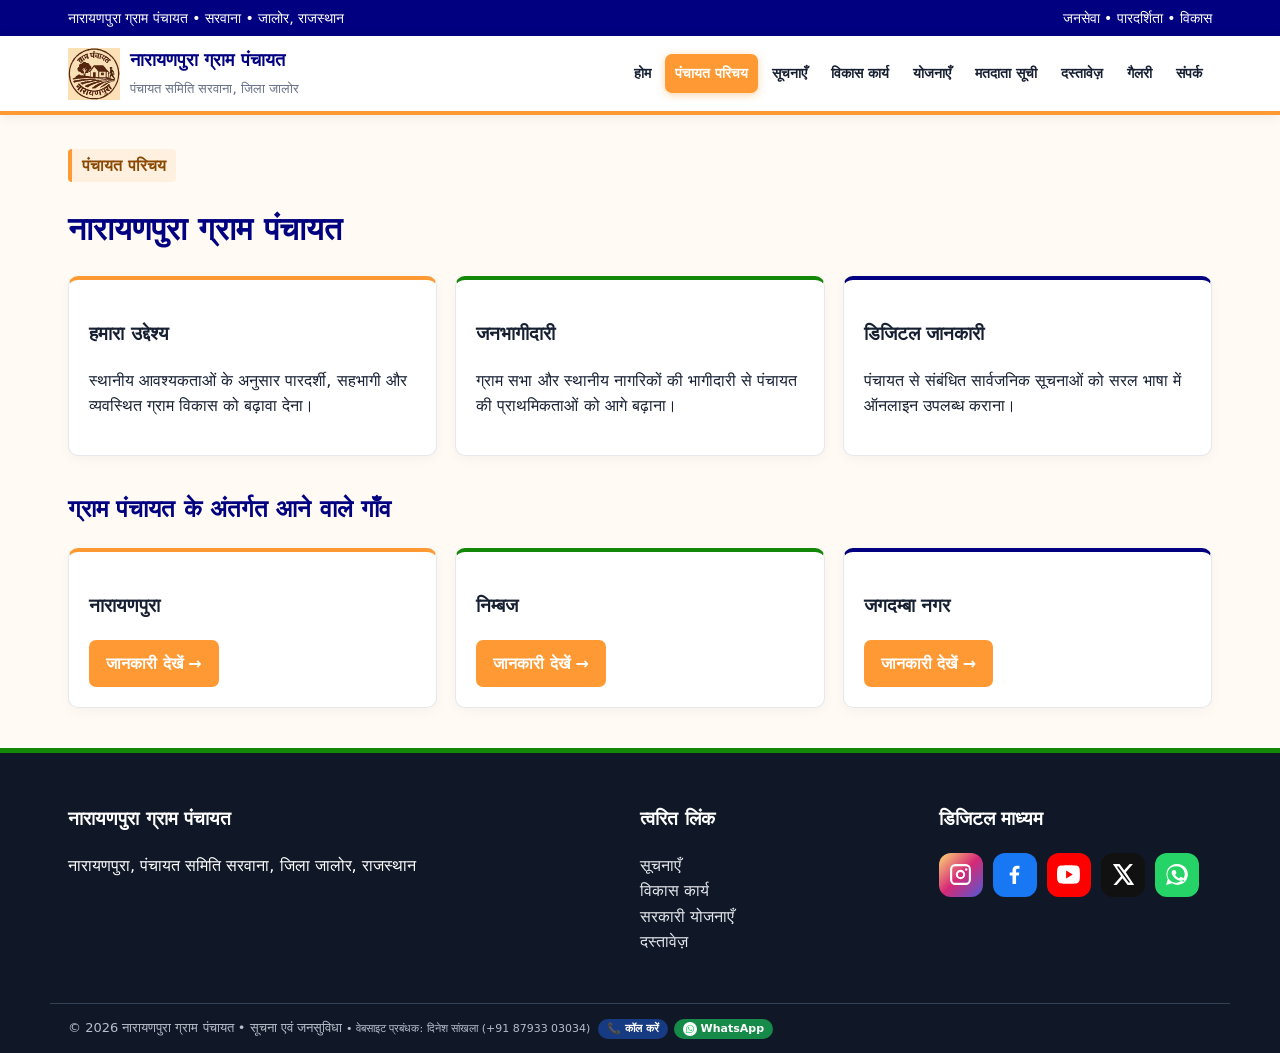
==== commit 47c7783d: "Add files via upload" ====
--- a/about.html
+++ b/about.html
@@ -1 +1 @@
-<!doctype html><html lang="hi"><head><meta charset="utf-8"><meta name="viewport" content="width=device-width,initial-scale=1"><title>पंचायत परिचय | नारायणपुरा ग्राम पंचायत</title><meta name="description" content="नारायणपुरा ग्राम पंचायत का परिचय, उद्देश्य और पंचायत के अंतर्गत आने वाले गाँव: नारायणपुरा, निम्बज और जगदम्बा नगर।"><meta name="theme-color" content="#000080"><link rel="icon" type="image/png" href="assets/favicon.png"><link rel="apple-touch-icon" href="assets/favicon.png"><meta property="og:url" content="https://narayanpuragrampanchayat.github.io/narayanpura-gram-panchayat/about.html"><meta property="og:image" content="https://narayanpuragrampanchayat.github.io/narayanpura-gram-panchayat/assets/og-image.jpg"><meta property="og:image:width" content="1200"><meta property="og:image:height" content="630"><meta property="og:image:alt" content="नारायणपुरा ग्राम पंचायत का लोगो"><meta name="twitter:card" content="summary_large_image"><meta property="og:type" content="website"><meta property="og:locale" content="hi_IN"><meta property="og:site_name" content="नारायणपुरा ग्राम पंचायत"><meta property="og:title" content="पंचायत परिचय | नारायणपुरा ग्राम पंचायत"><meta property="og:description" content="नारायणपुरा ग्राम पंचायत का परिचय, उद्देश्य और पंचायत के अंतर्गत आने वाले गाँव: नारायणपुरा, निम्बज और जगदम्बा नगर।"><link rel="stylesheet" href="style.css"></head><body><div class="top"><div class="wrap">नारायणपुरा ग्राम पंचायत • सरवाना • जालोर, राजस्थान <span>जनसेवा • पारदर्शिता • विकास</span></div></div><header><div class="wrap nav"><a class="brand" href="index.html"><img src="assets/logo.svg" alt="नारायणपुरा ग्राम पंचायत का लोगो"><div><b>नारायणपुरा ग्राम पंचायत</b><small>पंचायत समिति सरवाना, जिला जालोर</small></div></a><nav><a href="index.html">होम</a><a class="active" href="about.html">पंचायत परिचय</a><a href="notices.html">सूचनाएँ</a><a href="development.html">विकास कार्य</a><a href="schemes.html">योजनाएँ</a><a href="voters.html">मतदाता सूची</a><a href="documents.html">दस्तावेज़</a><a href="gallery.html">गैलरी</a><a href="contact.html">संपर्क</a></nav></div></header><main><div class="wrap"><span class="tag">पंचायत परिचय</span><h1>नारायणपुरा ग्राम पंचायत</h1><div class="grid"><article class="card"><h3>हमारा उद्देश्य</h3><p>स्थानीय आवश्यकताओं के अनुसार पारदर्शी, सहभागी और व्यवस्थित ग्राम विकास को बढ़ावा देना।</p></article><article class="card green"><h3>जनभागीदारी</h3><p>ग्राम सभा और स्थानीय नागरिकों की भागीदारी से पंचायत की प्राथमिकताओं को आगे बढ़ाना।</p></article><article class="card blue"><h3>डिजिटल जानकारी</h3><p>पंचायत से संबंधित सार्वजनिक सूचनाओं को सरल भाषा में ऑनलाइन उपलब्ध कराना।</p></article></div><h2 style="margin-top:34px">ग्राम पंचायत के अंतर्गत आने वाले गाँव</h2><div class="grid"><article class="card"><h3>नारायणपुरा</h3><p style="margin:0"><a class="btn" href="narayanpura.html">जानकारी देखें →</a></p></article><article class="card green"><h3>निम्बज</h3><p style="margin:0"><a class="btn" href="nimbaj.html">जानकारी देखें →</a></p></article><article class="card blue"><h3>जगतंम्भा नगर</h3><p style="margin:0"><a class="btn" href="jagtambha.html">जानकारी देखें →</a></p></article></div></div></main><footer><div class="wrap foot"><div><h3>नारायणपुरा ग्राम पंचायत</h3><p>नारायणपुरा, पंचायत समिति सरवाना, जिला जालोर, राजस्थान</p></div><div><h3>त्वरित लिंक</h3><p><a href="notices.html">सूचनाएँ</a><br><a href="development.html">विकास कार्य</a><br><a href="schemes.html">सरकारी योजनाएँ</a><br><a href="documents.html">दस्तावेज़</a></p></div><div><h3>डिजिटल माध्यम</h3><p class="socs" style="display:flex;flex-direction:row;flex-wrap:wrap;gap:10px;margin:10px 0 0"><a style="display:block;line-height:0" target="_blank" rel="noopener" href="https://www.instagram.com/narayanpuragrampanchayat" aria-label="Instagram" title="Instagram"><span class="social-icon ig"><svg viewBox="0 0 24 24"><path d="M7 2h10a5 5 0 0 1 5 5v10a5 5 0 0 1-5 5H7a5 5 0 0 1-5-5V7a5 5 0 0 1 5-5zm0 2a3 3 0 0 0-3 3v10a3 3 0 0 0 3 3h10a3 3 0 0 0 3-3V7a3 3 0 0 0-3-3H7zm5 3.5A4.5 4.5 0 1 1 7.5 12 4.5 4.5 0 0 1 12 7.5zm0 2A2.5 2.5 0 1 0 14.5 12 2.5 2.5 0 0 0 12 9.5zM17.5 6a1.2 1.2 0 1 1-1.2 1.2A1.2 1.2 0 0 1 17.5 6z"/></svg></span></a><a style="display:block;line-height:0" target="_blank" rel="noopener" href="https://www.facebook.com/share/19otkbt3re/?mibextid=wwXIfr" aria-label="Facebook" title="Facebook"><span class="social-icon fb"><svg viewBox="0 0 24 24"><path d="M13.5 21v-8h2.7l.4-3h-3.1V8.1c0-.9.3-1.6 1.7-1.6h1.6V3.8c-.3 0-1.3-.1-2.5-.1-2.5 0-4.2 1.5-4.2 4.3V10H7.4v3h2.7v8h3.4z"/></svg></span></a><a style="display:block;line-height:0" target="_blank" rel="noopener" href="https://www.youtube.com/@NarayanpuraGramPanchayat" aria-label="YouTube" title="YouTube"><span class="social-icon yt"><svg viewBox="0 0 24 24"><path d="M23 12s0-4.2-.5-6.1a3.2 3.2 0 0 0-2.2-2.2C18.4 3.2 12 3.2 12 3.2s-6.4 0-8.3.5a3.2 3.2 0 0 0-2.2 2.2C1 7.8 1 12 1 12s0 4.2.5 6.1a3.2 3.2 0 0 0 2.2 2.2c1.9.5 8.3.5 8.3.5s6.4 0 8.3-.5a3.2 3.2 0 0 0 2.2-2.2C23 16.2 23 12 23 12zM9.7 15.8V8.2l6.4 3.8-6.4 3.8z"/></svg></span></a><a style="display:block;line-height:0" target="_blank" rel="noopener" href="https://x.com/narayanpura_gp?s=11" aria-label="X" title="X"><span class="social-icon x"><svg viewBox="0 0 24 24"><path d="M18.9 2H22l-6.8 7.8L23.2 22h-6.3l-4.9-6.4L6.4 22H3.3l7.3-8.4L2.8 2h6.4l4.4 5.8L18.9 2zm-1.1 17.6h1.7L8.3 4.3H6.5l11.3 15.3z"/></svg></span></a><a style="display:block;line-height:0" target="_blank" rel="noopener" href="https://whatsapp.com/channel/0029Vb8SCxqISTkEJewlJR1P" aria-label="WhatsApp" title="WhatsApp"><span class="social-icon wa"><svg viewBox="0 0 24 24"><path d="M12 2a9.7 9.7 0 0 0-8.4 14.5L2 22l5.7-1.5A10 10 0 1 0 12 2zm0 2a7.8 7.8 0 0 1 6.8 11.7l-.3.5.8 2.8-2.9-.8-.5.3A8 8 0 1 1 12 4zm-3 3.7c-.2 0-.5.1-.7.4-.3.3-1 1-1 2.2s1 2.5 1.2 2.8c.2.3 2 3.2 5 4.3 2.5.9 3 .7 3.5.6.5-.1 1.5-.6 1.7-1.2.2-.6.2-1.1.1-1.2-.1-.1-.3-.2-.7-.4l-1.8-.9c-.3-.1-.5-.2-.7.2l-.7.9c-.2.2-.3.2-.6.1-.3-.2-1.1-.4-2.1-1.3-.8-.7-1.3-1.6-1.4-1.8-.1-.3 0-.4.2-.6l.5-.6c.2-.2.2-.4.3-.6.1-.2 0-.4 0-.5l-.8-1.9c-.2-.5-.4-.5-.7-.5z"/></svg></span></a></p></div></div><div class="wrap copy">© 2026 नारायणपुरा ग्राम पंचायत • सूचना एवं जनसुविधा <span class="mgr">• वेबसाइट प्रबंधक: दिनेश सांखला (+91 87933 03034) <span class="mgr-contact"><a class="mgr-btn call" href="tel:+918793303034">📞 कॉल करें</a><a class="mgr-btn wa" target="_blank" rel="noopener" href="https://wa.me/918793303034"><svg width="14" height="14" viewBox="0 0 48 48" aria-hidden="true" style="width:14px;height:14px;flex:0 0 14px"><circle cx="24" cy="24" r="24" fill="#fff"/><g transform="translate(10 10) scale(1.1667)"><path fill="#25D366" d="M17.472 14.382c-.297-.149-1.758-.867-2.03-.967-.273-.099-.471-.148-.67.15-.197.297-.767.966-.94 1.164-.173.199-.347.223-.644.075-.297-.15-1.255-.463-2.39-1.475-.883-.788-1.48-1.761-1.653-2.059-.173-.297-.018-.458.13-.606.134-.133.298-.347.446-.52.149-.174.198-.298.298-.497.099-.198.05-.371-.025-.52-.075-.149-.669-1.612-.916-2.207-.242-.579-.487-.5-.669-.51-.173-.008-.371-.01-.57-.01-.198 0-.52.074-.792.372-.272.297-1.04 1.016-1.04 2.479 0 1.462 1.065 2.875 1.213 3.074.149.198 2.096 3.2 5.077 4.487.709.306 1.262.489 1.694.625.712.227 1.36.195 1.871.118.571-.085 1.758-.719 2.006-1.413.248-.694.248-1.289.173-1.413-.074-.124-.272-.198-.57-.347m-5.421 7.403h-.004a9.87 9.87 0 01-5.031-1.378l-.361-.214-3.741.982.998-3.648-.235-.374a9.86 9.86 0 01-1.51-5.26c.001-5.45 4.436-9.884 9.888-9.884 2.64 0 5.122 1.03 6.988 2.898a9.825 9.825 0 012.893 6.994c-.003 5.45-4.437 9.884-9.885 9.884m8.413-18.297A11.815 11.815 0 0012.05 0C5.495 0 .16 5.335.157 11.892c0 2.096.547 4.142 1.588 5.945L.057 24l6.305-1.654a11.882 11.882 0 005.683 1.448h.005c6.554 0 11.89-5.335 11.893-11.893a11.821 11.821 0 00-3.48-8.413z"/></g></svg>WhatsApp</a></span></span></div></footer></body></html>+<!doctype html><html lang="hi"><head><meta charset="utf-8"><meta name="viewport" content="width=device-width,initial-scale=1"><title>पंचायत परिचय | नारायणपुरा ग्राम पंचायत</title><meta name="description" content="नारायणपुरा ग्राम पंचायत का परिचय, उद्देश्य और पंचायत के अंतर्गत आने वाले गाँव: नारायणपुरा, निम्बज और जगदम्बा नगर।"><meta name="theme-color" content="#000080"><link rel="icon" type="image/png" href="assets/favicon.png"><link rel="apple-touch-icon" href="assets/favicon.png"><meta property="og:url" content="https://narayanpuragrampanchayat.github.io/narayanpura-gram-panchayat/about.html"><meta property="og:image" content="https://narayanpuragrampanchayat.github.io/narayanpura-gram-panchayat/assets/og-image.jpg"><meta property="og:image:width" content="1200"><meta property="og:image:height" content="630"><meta property="og:image:alt" content="नारायणपुरा ग्राम पंचायत का लोगो"><meta name="twitter:card" content="summary_large_image"><meta property="og:type" content="website"><meta property="og:locale" content="hi_IN"><meta property="og:site_name" content="नारायणपुरा ग्राम पंचायत"><meta property="og:title" content="पंचायत परिचय | नारायणपुरा ग्राम पंचायत"><meta property="og:description" content="नारायणपुरा ग्राम पंचायत का परिचय, उद्देश्य और पंचायत के अंतर्गत आने वाले गाँव: नारायणपुरा, निम्बज और जगदम्बा नगर।"><link rel="stylesheet" href="style.css"></head><body><div class="top"><div class="wrap">नारायणपुरा ग्राम पंचायत • सरवाना • जालोर, राजस्थान <span>जनसेवा • पारदर्शिता • विकास</span></div></div><header><div class="wrap nav"><a class="brand" href="index.html"><img src="assets/logo.svg" alt="नारायणपुरा ग्राम पंचायत का लोगो"><div><b>नारायणपुरा ग्राम पंचायत</b><small>पंचायत समिति सरवाना, जिला जालोर</small></div></a><nav><a href="index.html">होम</a><a class="active" href="about.html">पंचायत परिचय</a><a href="notices.html">सूचनाएँ</a><a href="development.html">विकास कार्य</a><a href="schemes.html">योजनाएँ</a><a href="voters.html">मतदाता सूची</a><a href="documents.html">दस्तावेज़</a><a href="gallery.html">गैलरी</a><a href="contact.html">संपर्क</a></nav></div></header><main><div class="wrap"><span class="tag">पंचायत परिचय</span><h1>नारायणपुरा ग्राम पंचायत</h1><div class="grid"><article class="card"><h3>हमारा उद्देश्य</h3><p>स्थानीय आवश्यकताओं के अनुसार पारदर्शी, सहभागी और व्यवस्थित ग्राम विकास को बढ़ावा देना।</p></article><article class="card green"><h3>जनभागीदारी</h3><p>ग्राम सभा और स्थानीय नागरिकों की भागीदारी से पंचायत की प्राथमिकताओं को आगे बढ़ाना।</p></article><article class="card blue"><h3>डिजिटल जानकारी</h3><p>पंचायत से संबंधित सार्वजनिक सूचनाओं को सरल भाषा में ऑनलाइन उपलब्ध कराना।</p></article></div><h2 style="margin-top:34px">ग्राम पंचायत के अंतर्गत आने वाले गाँव</h2><div class="grid"><article class="card"><h3>नारायणपुरा</h3><p style="margin:0"><a class="btn" href="narayanpura.html">जानकारी देखें →</a></p></article><article class="card green"><h3>निम्बज</h3><p style="margin:0"><a class="btn" href="nimbaj.html">जानकारी देखें →</a></p></article><article class="card blue"><h3>जगदम्बा नगर</h3><p style="margin:0"><a class="btn" href="jagtambha.html">जानकारी देखें →</a></p></article></div></div></main><footer><div class="wrap foot"><div><h3>नारायणपुरा ग्राम पंचायत</h3><p>नारायणपुरा, पंचायत समिति सरवाना, जिला जालोर, राजस्थान</p></div><div><h3>त्वरित लिंक</h3><p><a href="notices.html">सूचनाएँ</a><br><a href="development.html">विकास कार्य</a><br><a href="schemes.html">सरकारी योजनाएँ</a><br><a href="documents.html">दस्तावेज़</a></p></div><div><h3>डिजिटल माध्यम</h3><p class="socs" style="display:flex;flex-direction:row;flex-wrap:wrap;gap:10px;margin:10px 0 0"><a style="display:block;line-height:0" target="_blank" rel="noopener" href="https://www.instagram.com/narayanpuragrampanchayat" aria-label="Instagram" title="Instagram"><span class="social-icon ig"><svg viewBox="0 0 24 24"><path d="M7 2h10a5 5 0 0 1 5 5v10a5 5 0 0 1-5 5H7a5 5 0 0 1-5-5V7a5 5 0 0 1 5-5zm0 2a3 3 0 0 0-3 3v10a3 3 0 0 0 3 3h10a3 3 0 0 0 3-3V7a3 3 0 0 0-3-3H7zm5 3.5A4.5 4.5 0 1 1 7.5 12 4.5 4.5 0 0 1 12 7.5zm0 2A2.5 2.5 0 1 0 14.5 12 2.5 2.5 0 0 0 12 9.5zM17.5 6a1.2 1.2 0 1 1-1.2 1.2A1.2 1.2 0 0 1 17.5 6z"/></svg></span></a><a style="display:block;line-height:0" target="_blank" rel="noopener" href="https://www.facebook.com/share/19otkbt3re/?mibextid=wwXIfr" aria-label="Facebook" title="Facebook"><span class="social-icon fb"><svg viewBox="0 0 24 24"><path d="M13.5 21v-8h2.7l.4-3h-3.1V8.1c0-.9.3-1.6 1.7-1.6h1.6V3.8c-.3 0-1.3-.1-2.5-.1-2.5 0-4.2 1.5-4.2 4.3V10H7.4v3h2.7v8h3.4z"/></svg></span></a><a style="display:block;line-height:0" target="_blank" rel="noopener" href="https://www.youtube.com/@NarayanpuraGramPanchayat" aria-label="YouTube" title="YouTube"><span class="social-icon yt"><svg viewBox="0 0 24 24"><path d="M23 12s0-4.2-.5-6.1a3.2 3.2 0 0 0-2.2-2.2C18.4 3.2 12 3.2 12 3.2s-6.4 0-8.3.5a3.2 3.2 0 0 0-2.2 2.2C1 7.8 1 12 1 12s0 4.2.5 6.1a3.2 3.2 0 0 0 2.2 2.2c1.9.5 8.3.5 8.3.5s6.4 0 8.3-.5a3.2 3.2 0 0 0 2.2-2.2C23 16.2 23 12 23 12zM9.7 15.8V8.2l6.4 3.8-6.4 3.8z"/></svg></span></a><a style="display:block;line-height:0" target="_blank" rel="noopener" href="https://x.com/narayanpura_gp?s=11" aria-label="X" title="X"><span class="social-icon x"><svg viewBox="0 0 24 24"><path d="M18.9 2H22l-6.8 7.8L23.2 22h-6.3l-4.9-6.4L6.4 22H3.3l7.3-8.4L2.8 2h6.4l4.4 5.8L18.9 2zm-1.1 17.6h1.7L8.3 4.3H6.5l11.3 15.3z"/></svg></span></a><a style="display:block;line-height:0" target="_blank" rel="noopener" href="https://whatsapp.com/channel/0029Vb8SCxqISTkEJewlJR1P" aria-label="WhatsApp" title="WhatsApp"><span class="social-icon wa"><svg viewBox="0 0 24 24"><path d="M12 2a9.7 9.7 0 0 0-8.4 14.5L2 22l5.7-1.5A10 10 0 1 0 12 2zm0 2a7.8 7.8 0 0 1 6.8 11.7l-.3.5.8 2.8-2.9-.8-.5.3A8 8 0 1 1 12 4zm-3 3.7c-.2 0-.5.1-.7.4-.3.3-1 1-1 2.2s1 2.5 1.2 2.8c.2.3 2 3.2 5 4.3 2.5.9 3 .7 3.5.6.5-.1 1.5-.6 1.7-1.2.2-.6.2-1.1.1-1.2-.1-.1-.3-.2-.7-.4l-1.8-.9c-.3-.1-.5-.2-.7.2l-.7.9c-.2.2-.3.2-.6.1-.3-.2-1.1-.4-2.1-1.3-.8-.7-1.3-1.6-1.4-1.8-.1-.3 0-.4.2-.6l.5-.6c.2-.2.2-.4.3-.6.1-.2 0-.4 0-.5l-.8-1.9c-.2-.5-.4-.5-.7-.5z"/></svg></span></a></p></div></div><div class="wrap copy">© 2026 नारायणपुरा ग्राम पंचायत • सूचना एवं जनसुविधा <span class="mgr">• वेबसाइट प्रबंधक: दिनेश सांखला (+91 87933 03034) <span class="mgr-contact"><a class="mgr-btn call" href="tel:+918793303034">📞 कॉल करें</a><a class="mgr-btn wa" target="_blank" rel="noopener" href="https://wa.me/918793303034"><svg width="14" height="14" viewBox="0 0 48 48" aria-hidden="true" style="width:14px;height:14px;flex:0 0 14px"><circle cx="24" cy="24" r="24" fill="#fff"/><g transform="translate(10 10) scale(1.1667)"><path fill="#25D366" d="M17.472 14.382c-.297-.149-1.758-.867-2.03-.967-.273-.099-.471-.148-.67.15-.197.297-.767.966-.94 1.164-.173.199-.347.223-.644.075-.297-.15-1.255-.463-2.39-1.475-.883-.788-1.48-1.761-1.653-2.059-.173-.297-.018-.458.13-.606.134-.133.298-.347.446-.52.149-.174.198-.298.298-.497.099-.198.05-.371-.025-.52-.075-.149-.669-1.612-.916-2.207-.242-.579-.487-.5-.669-.51-.173-.008-.371-.01-.57-.01-.198 0-.52.074-.792.372-.272.297-1.04 1.016-1.04 2.479 0 1.462 1.065 2.875 1.213 3.074.149.198 2.096 3.2 5.077 4.487.709.306 1.262.489 1.694.625.712.227 1.36.195 1.871.118.571-.085 1.758-.719 2.006-1.413.248-.694.248-1.289.173-1.413-.074-.124-.272-.198-.57-.347m-5.421 7.403h-.004a9.87 9.87 0 01-5.031-1.378l-.361-.214-3.741.982.998-3.648-.235-.374a9.86 9.86 0 01-1.51-5.26c.001-5.45 4.436-9.884 9.888-9.884 2.64 0 5.122 1.03 6.988 2.898a9.825 9.825 0 012.893 6.994c-.003 5.45-4.437 9.884-9.885 9.884m8.413-18.297A11.815 11.815 0 0012.05 0C5.495 0 .16 5.335.157 11.892c0 2.096.547 4.142 1.588 5.945L.057 24l6.305-1.654a11.882 11.882 0 005.683 1.448h.005c6.554 0 11.89-5.335 11.893-11.893a11.821 11.821 0 00-3.48-8.413z"/></g></svg>WhatsApp</a></span></span></div></footer></body></html>
